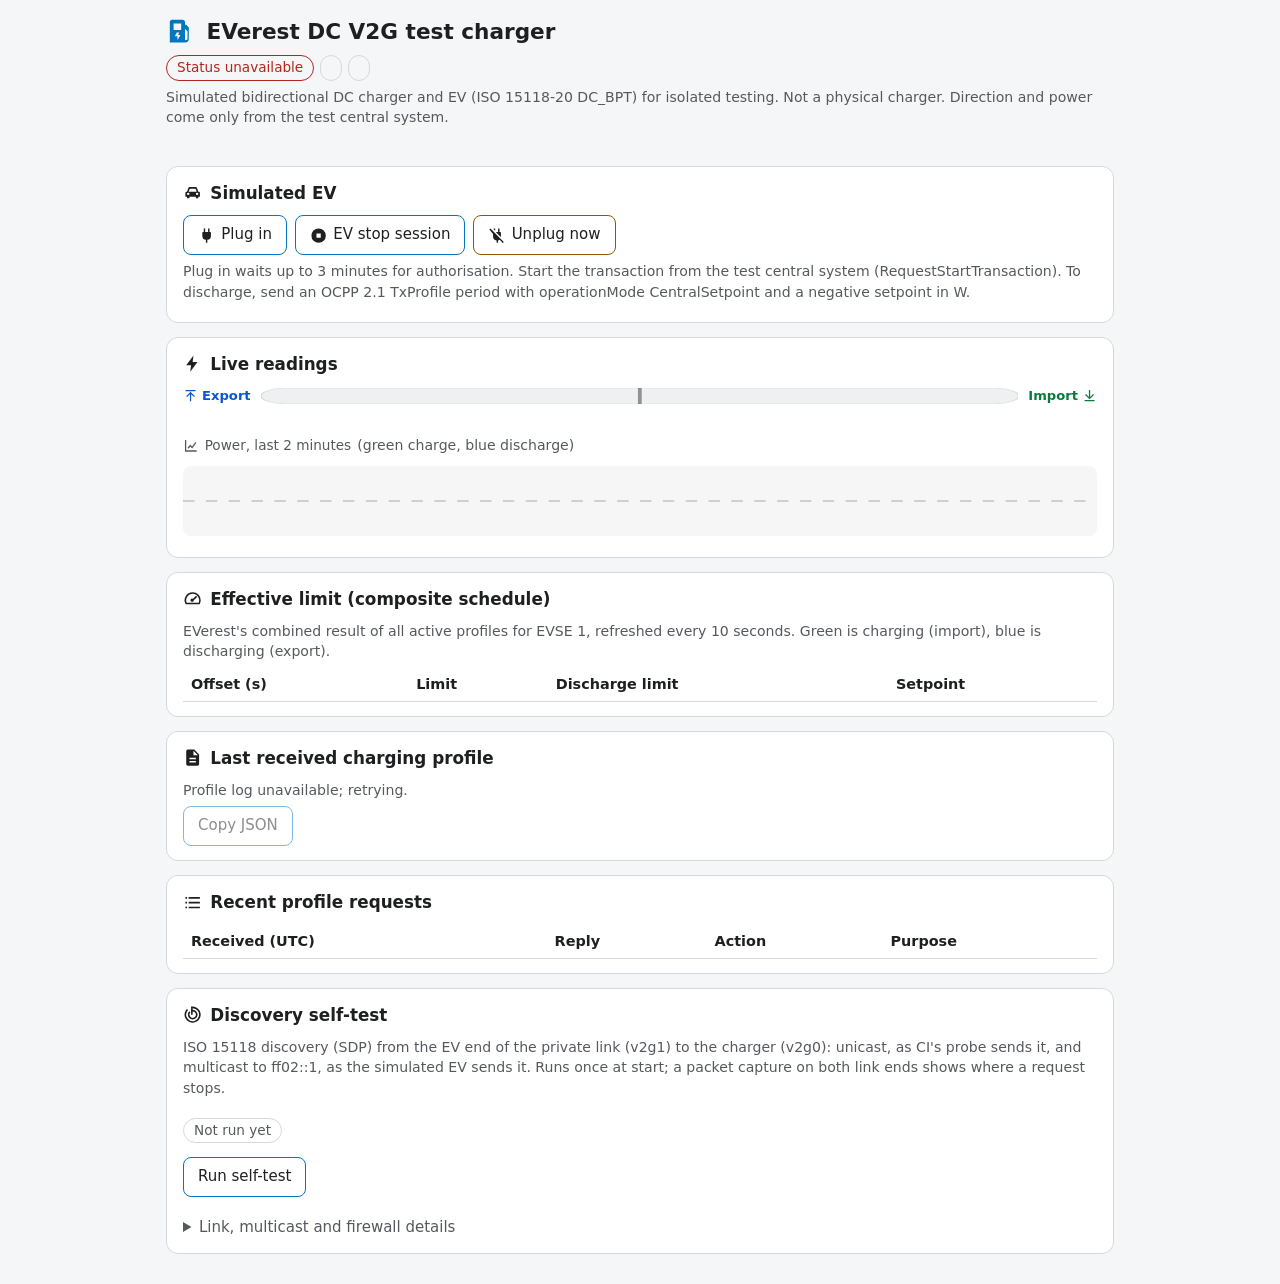
==== everest_v2g_simulator/rootfs/opt/ha-everest/www/index.html @ 572d5dd5 "everest_v2g_simulator 0.1.10: 380 V charging, EV watchdog, quiet EVSE 0 warning - #70: charging ran " ====
<!doctype html>
<html lang="en-AU">
<head>
<meta charset="utf-8">
<meta name="viewport" content="width=device-width, initial-scale=1">
<title>EVerest DC V2G test charger</title>
<link rel="stylesheet" href="style.css">
</head>
<body>
<!-- Inline icon sprite: the page CSP allows no external or data: images. -->
<svg class="sprite" aria-hidden="true" focusable="false">
  <symbol id="i-charger" viewBox="0 0 24 24"><path d="M5 3h8a2 2 0 0 1 2 2v14h1a1 1 0 0 0 1-1v-6l-2-2V7h1l2 2v9a3 3 0 0 1-3 3H3V5a2 2 0 0 1 2-2zm1 3v5h6V6H6zm2.5 7L7 16h2v3l2.5-4H9.5l1-2h-2z"/></symbol>
  <symbol id="i-car" viewBox="0 0 24 24"><path d="M5 11l1.5-4.5A2 2 0 0 1 8.4 5h7.2a2 2 0 0 1 1.9 1.5L19 11h1a1 1 0 0 1 1 1v5h-2v2h-3v-2H8v2H5v-2H3v-5a1 1 0 0 1 1-1h1zm2.1 0h9.8l-1-3.2a1 1 0 0 0-1-.8H9.1a1 1 0 0 0-1 .8L7.1 11zM6.5 15a1.5 1.5 0 1 0 0-3 1.5 1.5 0 0 0 0 3zm11 0a1.5 1.5 0 1 0 0-3 1.5 1.5 0 0 0 0 3z"/></symbol>
  <symbol id="i-plug" viewBox="0 0 24 24"><path d="M8 2h2v5h4V2h2v5h1a1 1 0 0 1 1 1v4a6 6 0 0 1-5 5.9V22h-2v-4.1A6 6 0 0 1 6 12V8a1 1 0 0 1 1-1h1V2z"/></symbol>
  <symbol id="i-unplug" viewBox="0 0 24 24"><path d="M3.3 2l18.7 18.7-1.4 1.4-4.3-4.3a6 6 0 0 1-2.3.9V22h-2v-3.3A6 6 0 0 1 7 12.8V9.6L1.9 3.4 3.3 2zM16 7h1a1 1 0 0 1 1 1v4c0 .6-.1 1.2-.3 1.8L10.8 7H14V2h2v5zM8 2h2v3.2L8 3.2V2z"/></symbol>
  <symbol id="i-stop" viewBox="0 0 24 24"><path d="M12 2a10 10 0 1 1 0 20 10 10 0 0 1 0-20zm-3 7v6h6V9H9z"/></symbol>
  <symbol id="i-bolt" viewBox="0 0 24 24"><path d="M13 2L4 14h6l-1 8 9-12h-6l1-8z"/></symbol>
  <symbol id="i-in" viewBox="0 0 24 24"><path d="M11 3h2v11.2l4.6-4.6 1.4 1.4-7 7-7-7 1.4-1.4 4.6 4.6V3zM4 19h16v2H4v-2z"/></symbol>
  <symbol id="i-out" viewBox="0 0 24 24"><path d="M11 21h2V9.8l4.6 4.6 1.4-1.4-7-7-7 7 1.4 1.4L11 9.8V21zM4 3h16v2H4V3z"/></symbol>
  <symbol id="i-swap" viewBox="0 0 24 24"><path d="M7 4l-4 4 4 4V9h9V7H7V4zm10 8v3H8v2h9v3l4-4-4-4z"/></symbol>
  <symbol id="i-volt" viewBox="0 0 24 24"><path d="M12 2a10 10 0 1 1 0 20 10 10 0 0 1 0-20zm0 2a8 8 0 1 0 0 16 8 8 0 0 0 0-16zm-4 4h2l2 6 2-6h2l-3 8h-2L8 8z"/></symbol>
  <symbol id="i-amp" viewBox="0 0 24 24"><path d="M12 2a10 10 0 1 1 0 20 10 10 0 0 1 0-20zm0 2a8 8 0 1 0 0 16 8 8 0 0 0 0-16zm-1 3h2l3 10h-2l-.7-2.5h-2.6L10 17H8l3-10zm1 2.8l-.8 2.7h1.6l-.8-2.7z"/></symbol>
  <symbol id="i-gauge" viewBox="0 0 24 24"><path d="M12 4a10 10 0 0 1 10 10c0 1.8-.5 3.5-1.3 5H3.3A10 10 0 0 1 12 4zm0 2a8 8 0 0 0-7.5 11h15A8 8 0 0 0 12 6zm4.2 2.4l1.4 1.4-4.2 4.2A2 2 0 1 1 12 12a2 2 0 0 1 .4 0l3.8-3.6z"/></symbol>
  <symbol id="i-state" viewBox="0 0 24 24"><path d="M12 2a10 10 0 1 1 0 20 10 10 0 0 1 0-20zm-1.2 13.6l6.7-6.7-1.4-1.4-5.3 5.3-2.3-2.3-1.4 1.4 3.7 3.7z"/></symbol>
  <symbol id="i-chart" viewBox="0 0 24 24"><path d="M3 3h2v16h16v2H3V3zm4 12l4-5 3 3 5-7 1.6 1.2-6.4 9-3-3-2.6 3.3L7 15z"/></symbol>
  <symbol id="i-doc" viewBox="0 0 24 24"><path d="M6 2h8l6 6v12a2 2 0 0 1-2 2H6a2 2 0 0 1-2-2V4a2 2 0 0 1 2-2zm7 1.5V9h5.5L13 3.5zM8 12v2h8v-2H8zm0 4v2h8v-2H8z"/></symbol>
  <symbol id="i-list" viewBox="0 0 24 24"><path d="M3 5h2v2H3V5zm4 0h14v2H7V5zm-4 6h2v2H3v-2zm4 0h14v2H7v-2zm-4 6h2v2H3v-2zm4 0h14v2H7v-2z"/></symbol>
  <symbol id="i-radar" viewBox="0 0 24 24"><path d="M12 2a10 10 0 1 1-7.1 2.9l1.4 1.4A8 8 0 1 0 12 4v2a6 6 0 1 1-4.2 1.8l1.4 1.4A4 4 0 1 0 12 8v4H10V2h2z"/></symbol>
</svg>

<header>
  <div class="title">
    <svg class="icon big accent"><use href="#i-charger"/></svg>
    <h1>EVerest DC V2G test charger</h1>
  </div>
  <div class="badges">
    <span id="conn" class="badge">Loading</span>
    <span id="ident" class="badge muted"></span>
    <span id="offer" class="badge muted"></span>
  </div>
  <p class="note">Simulated bidirectional DC charger and EV (ISO 15118-20 DC_BPT) for isolated testing. Not a physical charger. Direction and power come only from the test central system.</p>
</header>
<main>
  <section>
    <h2><svg class="icon"><use href="#i-car"/></svg>Simulated EV</h2>
    <div class="controls">
      <button data-cmd="plugin"><svg class="icon"><use href="#i-plug"/></svg>Plug in</button>
      <button data-cmd="stop"><svg class="icon"><use href="#i-stop"/></svg>EV stop session</button>
      <button data-cmd="unplug" class="warn"><svg class="icon"><use href="#i-unplug"/></svg>Unplug now</button>
    </div>
    <p class="note">Plug in waits up to 3 minutes for authorisation. Start the transaction from the test central system (RequestStartTransaction). To discharge, send an OCPP 2.1 TxProfile period with operationMode CentralSetpoint and a negative setpoint in W.</p>
    <p id="cmdmsg" class="note" role="status"></p>
    <p id="evwatch" class="alert" role="status" hidden></p>
  </section>

  <section>
    <h2><svg class="icon"><use href="#i-bolt"/></svg>Live readings</h2>
    <!-- Bidirectional power bar: discharge grows left (blue), charge grows right (green). -->
    <div class="flow" aria-hidden="true">
      <span class="flow-end export"><svg class="icon"><use href="#i-out"/></svg>Export</span>
      <svg class="powerbar" viewBox="0 0 200 14" preserveAspectRatio="none">
        <rect class="track" x="0" y="0" width="200" height="14" rx="7"/>
        <rect id="barneg" class="neg" x="100" y="0" width="0" height="14"/>
        <rect id="barpos" class="pos" x="100" y="0" width="0" height="14"/>
        <rect class="mid" x="99.5" y="0" width="1" height="14"/>
      </svg>
      <span class="flow-end import">Import<svg class="icon"><use href="#i-in"/></svg></span>
    </div>
    <dl class="chips" id="live"></dl>
    <p id="livestatus" class="sr-only" role="status" aria-live="polite"></p>
    <div class="trend">
      <div class="trend-head"><svg class="icon"><use href="#i-chart"/></svg>Power, last 2 minutes <span class="note">(green charge, blue discharge)</span></div>
      <svg id="spark" class="spark" viewBox="0 0 240 60" preserveAspectRatio="none" role="img" aria-label="Recent power trend">
        <line class="zero" x1="0" y1="30" x2="240" y2="30"/>
        <polygon id="sparkpos" class="pos" points=""/>
        <polygon id="sparkneg" class="neg" points=""/>
        <polyline id="sparkline" class="line" points=""/>
      </svg>
    </div>
  </section>

  <section>
    <h2><svg class="icon"><use href="#i-gauge"/></svg>Effective limit (composite schedule)</h2>
    <p class="note">EVerest's combined result of all active profiles for EVSE 1, refreshed every 10 seconds. Green is charging (import), blue is discharging (export).</p>
    <div class="tablewrap"><table id="composite"><thead><tr><th>Offset (s)</th><th>Limit</th><th>Discharge limit</th><th>Setpoint</th></tr></thead><tbody></tbody></table></div>
  </section>

  <section>
    <h2><svg class="icon"><use href="#i-doc"/></svg>Last received charging profile</h2>
    <p id="txmeta" class="note">No charging profile received yet.</p>
    <div class="controls"><button id="copy" disabled>Copy JSON</button></div>
    <pre id="txjson" tabindex="0"></pre>
  </section>

  <section>
    <h2><svg class="icon"><use href="#i-list"/></svg>Recent profile requests</h2>
    <div class="tablewrap"><table id="recent"><thead><tr><th>Received (UTC)</th><th>Reply</th><th>Action</th><th>Purpose</th></tr></thead><tbody></tbody></table></div>
  </section>

  <section>
    <h2><svg class="icon"><use href="#i-radar"/></svg>Discovery self-test</h2>
    <p class="note">ISO 15118 discovery (SDP) from the EV end of the private link (v2g1) to the charger (v2g0): unicast, as CI's probe sends it, and multicast to ff02::1, as the simulated EV sends it. Runs once at start; a packet capture on both link ends shows where a request stops.</p>
    <p id="selftest" class="badge muted">Not run yet</p>
    <div class="controls"><button id="runtest">Run self-test</button></div>
    <dl class="grid" id="diagsum"></dl>
    <details>
      <summary>Link, multicast and firewall details</summary>
      <pre id="diagjson" tabindex="0"></pre>
    </details>
  </section>
</main>
<script src="app.js"></script>
</body>
</html>
---- everest_v2g_simulator/rootfs/opt/ha-everest/www/style.css ----
/* Colour carries meaning (green import, blue export) but never alone:
   every signed value also has a +/- sign, an arrow icon and a text label.
   Light and dark palettes are chosen for WCAG AA text contrast. */
:root {
  color-scheme: light dark;
  --bg:#f5f6f7; --fg:#1d1f21; --muted:#55595e; --card:#fff; --line:#d6d9dc;
  --ok:#0b7a3e; --bad:#b3261e; --warn:#8a5a00; --accent:#0277bd;
  --pos:#0b7a3e; --pos-bg:#e6f4ea; --pos-fill:#2e9d5b;
  --neg:#0b57d0; --neg-bg:#e7effc; --neg-fill:#3b7ddd;
  --idle:#55595e; --idle-bg:#eef0f2;
  --radius:12px; --focus:#0277bd;
}
@media (prefers-color-scheme: dark) {
  :root {
    --bg:#111315; --fg:#e8eaed; --muted:#a6acb3; --card:#1b1e21; --line:#33383d;
    --ok:#5fd18b; --bad:#ff8a80; --warn:#ffcc66; --accent:#4fc3f7;
    --pos:#6fdc96; --pos-bg:#16301f; --pos-fill:#3fb46b;
    --neg:#8ab4f8; --neg-bg:#172a45; --neg-fill:#5a95ef;
    --idle:#a6acb3; --idle-bg:#24282c; --focus:#4fc3f7;
  }
}
* { box-sizing:border-box; }
body { margin:0; font:15px/1.45 system-ui, -apple-system, "Segoe UI", Roboto, sans-serif; background:var(--bg); color:var(--fg); }
header, main { max-width:980px; margin:0 auto; padding:16px; }
.title { display:flex; align-items:center; gap:10px; margin-bottom:8px; }
h1 { font-size:1.35rem; margin:0; }
h2 { font-size:1.05rem; margin:0 0 10px; display:flex; align-items:center; gap:8px; }
section { background:var(--card); border:1px solid var(--line); border-radius:var(--radius); padding:14px 16px; margin:0 0 14px; }

/* Icons: inline SVG sprite, coloured with currentColor. */
.sprite { display:none; }
.sr-only { position:absolute; width:1px; height:1px; padding:0; margin:-1px; overflow:hidden; clip:rect(0 0 0 0); white-space:nowrap; border:0; }
.icon { width:1.15em; height:1.15em; fill:currentColor; flex:none; vertical-align:-0.2em; }
.icon.big { width:1.9rem; height:1.9rem; }
.accent { color:var(--accent); }

.badges { display:flex; flex-wrap:wrap; gap:6px; }
.badge { display:inline-flex; align-items:center; gap:6px; border:1px solid var(--line); border-radius:999px; padding:2px 10px; font-size:.85rem; }
.badge.ok { color:var(--ok); border-color:var(--ok); }
.badge.bad { color:var(--bad); border-color:var(--bad); }
.muted, .note { color:var(--muted); }
.note { font-size:.88rem; margin:6px 0; }
.alert { font-size:.88rem; margin:6px 0; padding:6px 10px; border:1px solid var(--warn); border-left-width:5px; border-radius:8px; color:var(--fg); }

.controls { display:flex; flex-wrap:wrap; gap:8px; }
button { font:inherit; display:inline-flex; align-items:center; gap:6px; padding:7px 14px; border-radius:8px; border:1px solid var(--accent); background:transparent; color:var(--fg); cursor:pointer; min-height:40px; }
button:hover:not(:disabled) { background:color-mix(in srgb, var(--accent) 14%, transparent); }
button:disabled { opacity:.5; cursor:default; }
button.warn { border-color:var(--warn); }
:focus-visible { outline:3px solid var(--focus); outline-offset:2px; border-radius:6px; }

/* Live reading chips */
.chips { display:grid; grid-template-columns:repeat(auto-fill, minmax(170px, 1fr)); gap:10px; margin:12px 0 0; }
.chip { display:flex; gap:10px; align-items:center; border:1px solid var(--line); border-left-width:5px; border-radius:10px; padding:9px 12px; background:var(--idle-bg); }
.chip .icon { width:1.6rem; height:1.6rem; color:var(--idle); }
.chip dt { color:var(--muted); font-size:.78rem; text-transform:uppercase; letter-spacing:.03em; }
.chip dd { margin:1px 0 0; font-size:1.15rem; font-weight:600; font-variant-numeric:tabular-nums; }
.chip.pos { background:var(--pos-bg); border-color:var(--pos); }
.chip.pos .icon, .chip.pos dd { color:var(--pos); }
.chip.neg { background:var(--neg-bg); border-color:var(--neg); }
.chip.neg .icon, .chip.neg dd { color:var(--neg); }
.chip.idle { border-left-color:var(--idle); }
.chip.stale { opacity:.6; }

/* Bidirectional power bar */
.flow { display:flex; align-items:center; gap:10px; font-size:.82rem; font-weight:600; }
.flow-end { display:inline-flex; align-items:center; gap:4px; white-space:nowrap; }
.flow-end.export { color:var(--neg); }
.flow-end.import { color:var(--pos); }
.powerbar { flex:1; height:16px; }
.powerbar .track { fill:var(--idle-bg); stroke:var(--line); stroke-width:.5; }
.powerbar .pos { fill:var(--pos-fill); }
.powerbar .neg { fill:var(--neg-fill); }
.powerbar .mid { fill:var(--fg); opacity:.45; }
.powerbar rect.pos, .powerbar rect.neg { transition:width .4s ease, x .4s ease; }

/* Trend sparkline */
.trend { margin-top:12px; }
.trend-head { display:flex; flex-wrap:wrap; align-items:center; gap:4px 6px; font-size:.85rem; color:var(--muted); margin-bottom:4px; }
.spark { width:100%; height:70px; background:color-mix(in srgb, var(--fg) 4%, transparent); border-radius:8px; }
.spark .zero { stroke:var(--muted); stroke-width:.5; stroke-dasharray:3 3; }
.spark .pos { fill:var(--pos-fill); opacity:.35; }
.spark .neg { fill:var(--neg-fill); opacity:.35; }
.spark .line { fill:none; stroke:var(--fg); stroke-width:1; opacity:.7; vector-effect:non-scaling-stroke; }

/* Tables: signed values coloured with a sign and arrow */
table { border-collapse:collapse; width:100%; font-size:.9rem; }
th, td { text-align:left; padding:6px 8px; border-bottom:1px solid var(--line); vertical-align:top; }
td.num { font-variant-numeric:tabular-nums; white-space:nowrap; }
.v-pos { color:var(--pos); font-weight:600; }
.v-neg { color:var(--neg); font-weight:600; }
.st-Accepted { color:var(--ok); } .st-Rejected, .st-CallError { color:var(--bad); }
.tablewrap { overflow-x:auto; }
td:first-child { white-space:nowrap; }

.grid { display:grid; grid-template-columns:repeat(auto-fill, minmax(150px, 1fr)); gap:10px; margin:10px 0 0; }
.grid div { border:1px solid var(--line); border-radius:8px; padding:8px 10px; }
.grid dt { color:var(--muted); font-size:.8rem; }
.grid dd { margin:2px 0 0; font-size:1rem; }
pre { background:color-mix(in srgb, var(--fg) 6%, transparent); border-radius:8px; padding:10px; overflow:auto; max-height:420px; font-size:.82rem; margin:8px 0 0; white-space:pre; }
pre:empty { display:none; }
details > summary { cursor:pointer; color:var(--muted); margin-top:10px; }

@media (max-width:480px) {
  header, main { padding:10px; }
  section { padding:12px; }
  .chips { grid-template-columns:1fr 1fr; }
  .chip { padding:8px; gap:8px; }
  .chip dd { font-size:1rem; }
}
@media (prefers-reduced-motion: reduce) {
  .powerbar rect.pos, .powerbar rect.neg { transition:none; }
}
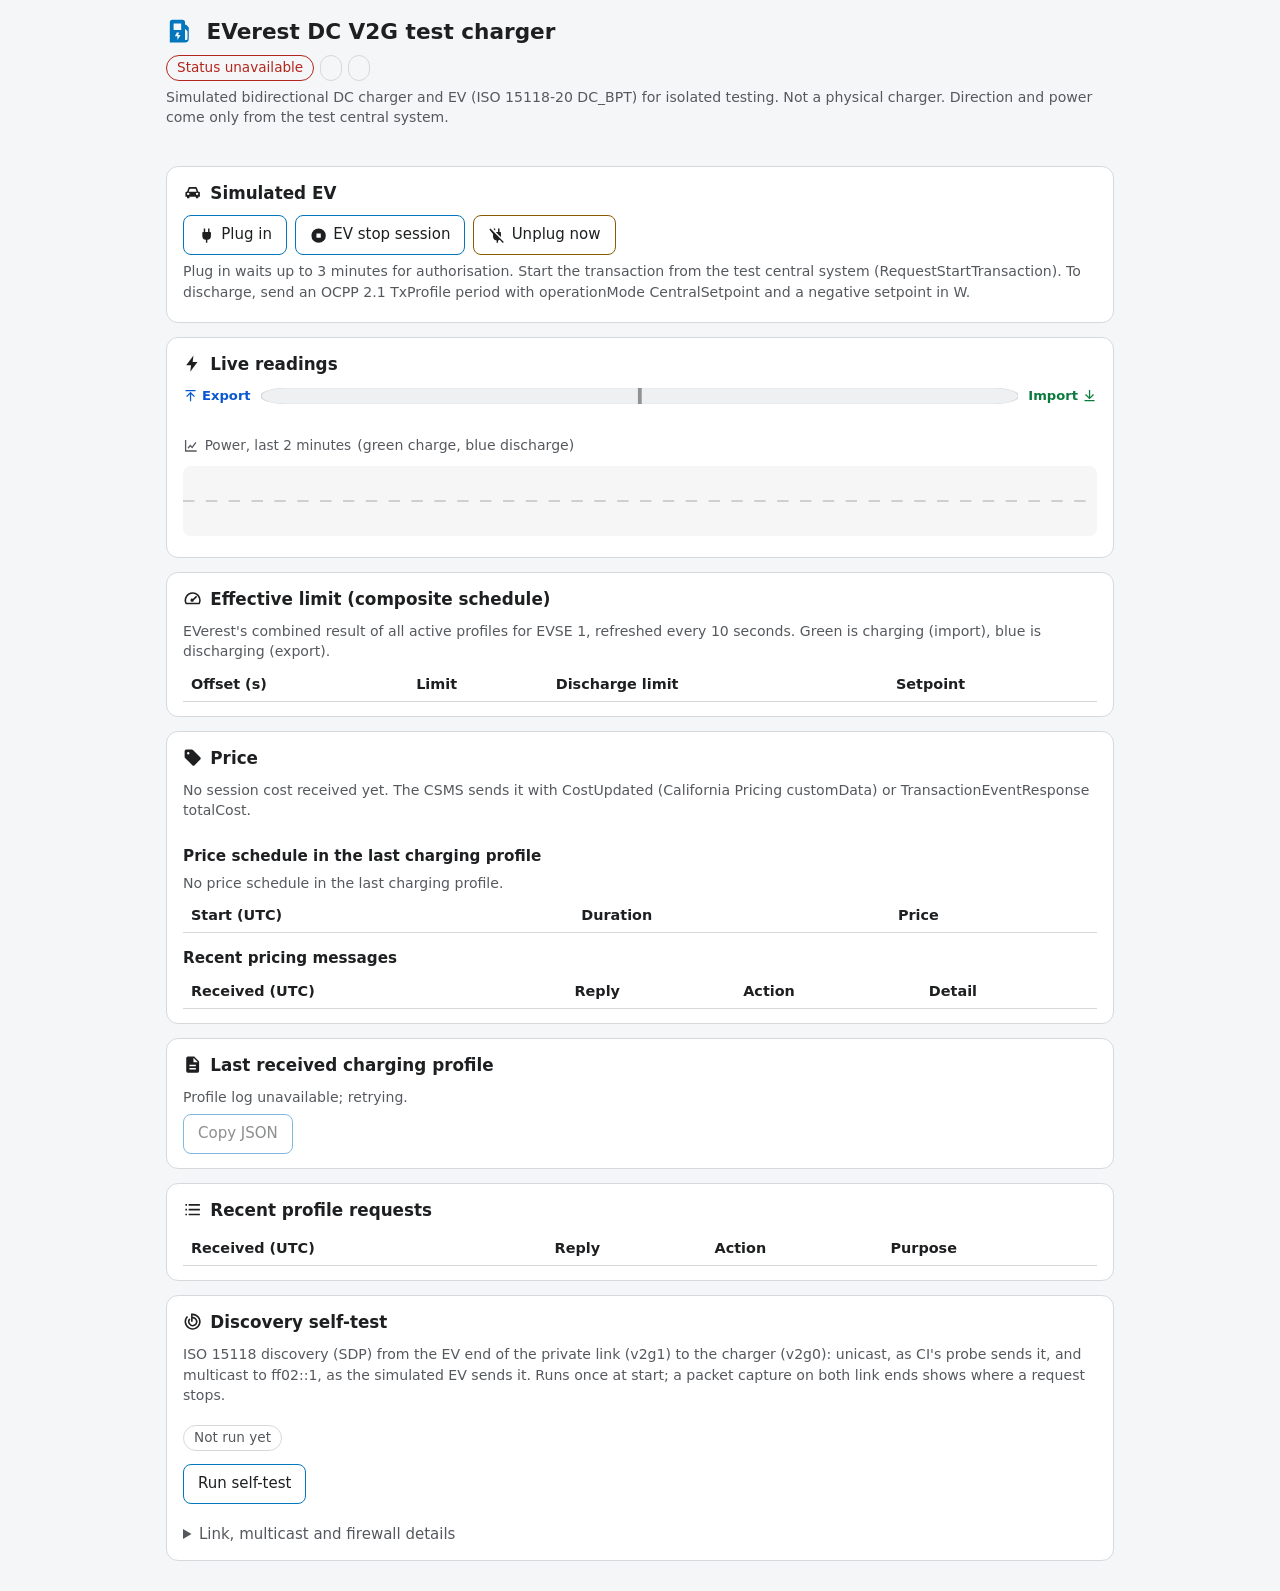
==== commit 14596b68: "Dynamic pricing: Amber prices over OCPP 2.1 (CitrineOS 0.7.0, EVerest 0.1.5 / 0.1.11) citrineos_serv" ====
--- a/everest_v2g_simulator/rootfs/opt/ha-everest/www/index.html
+++ b/everest_v2g_simulator/rootfs/opt/ha-everest/www/index.html
@@ -25,6 +25,7 @@
   <symbol id="i-chart" viewBox="0 0 24 24"><path d="M3 3h2v16h16v2H3V3zm4 12l4-5 3 3 5-7 1.6 1.2-6.4 9-3-3-2.6 3.3L7 15z"/></symbol>
   <symbol id="i-doc" viewBox="0 0 24 24"><path d="M6 2h8l6 6v12a2 2 0 0 1-2 2H6a2 2 0 0 1-2-2V4a2 2 0 0 1 2-2zm7 1.5V9h5.5L13 3.5zM8 12v2h8v-2H8zm0 4v2h8v-2H8z"/></symbol>
   <symbol id="i-list" viewBox="0 0 24 24"><path d="M3 5h2v2H3V5zm4 0h14v2H7V5zm-4 6h2v2H3v-2zm4 0h14v2H7v-2zm-4 6h2v2H3v-2zm4 0h14v2H7v-2z"/></symbol>
+  <symbol id="i-price" viewBox="0 0 24 24"><path d="M21.4 11.6l-9-9A2 2 0 0 0 11 2H4a2 2 0 0 0-2 2v7c0 .6.2 1.1.6 1.4l9 9a2 2 0 0 0 2.8 0l7-7a2 2 0 0 0 0-2.8zM6.5 8a1.5 1.5 0 1 1 0-3 1.5 1.5 0 0 1 0 3z"/></symbol>
   <symbol id="i-radar" viewBox="0 0 24 24"><path d="M12 2a10 10 0 1 1-7.1 2.9l1.4 1.4A8 8 0 1 0 12 4v2a6 6 0 1 1-4.2 1.8l1.4 1.4A4 4 0 1 0 12 8v4H10V2h2z"/></symbol>
 </svg>
 
@@ -86,6 +87,18 @@
   </section>
 
   <section>
+    <h2><svg class="icon"><use href="#i-price"/></svg>Price</h2>
+    <p id="pricemeta" class="note">No session cost received yet. The CSMS sends it with CostUpdated (California Pricing customData) or TransactionEventResponse totalCost.</p>
+    <dl class="grid" id="price"></dl>
+    <p id="pricetext" class="note" hidden></p>
+    <h3>Price schedule in the last charging profile</h3>
+    <p id="schedmeta" class="note">No price schedule in the last charging profile.</p>
+    <div class="tablewrap"><table id="pricesched"><thead><tr><th>Start (UTC)</th><th>Duration</th><th>Price</th></tr></thead><tbody></tbody></table></div>
+    <h3>Recent pricing messages</h3>
+    <div class="tablewrap"><table id="pricing"><thead><tr><th>Received (UTC)</th><th>Reply</th><th>Action</th><th>Detail</th></tr></thead><tbody></tbody></table></div>
+  </section>
+
+  <section>
     <h2><svg class="icon"><use href="#i-doc"/></svg>Last received charging profile</h2>
     <p id="txmeta" class="note">No charging profile received yet.</p>
     <div class="controls"><button id="copy" disabled>Copy JSON</button></div>
--- a/everest_v2g_simulator/rootfs/opt/ha-everest/www/style.css
+++ b/everest_v2g_simulator/rootfs/opt/ha-everest/www/style.css
@@ -25,6 +25,7 @@
 .title { display:flex; align-items:center; gap:10px; margin-bottom:8px; }
 h1 { font-size:1.35rem; margin:0; }
 h2 { font-size:1.05rem; margin:0 0 10px; display:flex; align-items:center; gap:8px; }
+h3 { font-size:.95rem; margin:14px 0 6px; }
 section { background:var(--card); border:1px solid var(--line); border-radius:var(--radius); padding:14px 16px; margin:0 0 14px; }
 
 /* Icons: inline SVG sprite, coloured with currentColor. */
@@ -89,7 +90,7 @@
 td.num { font-variant-numeric:tabular-nums; white-space:nowrap; }
 .v-pos { color:var(--pos); font-weight:600; }
 .v-neg { color:var(--neg); font-weight:600; }
-.st-Accepted { color:var(--ok); } .st-Rejected, .st-CallError { color:var(--bad); }
+.st-Accepted, .st-Replied { color:var(--ok); } .st-Rejected, .st-CallError { color:var(--bad); }
 .tablewrap { overflow-x:auto; }
 td:first-child { white-space:nowrap; }
 
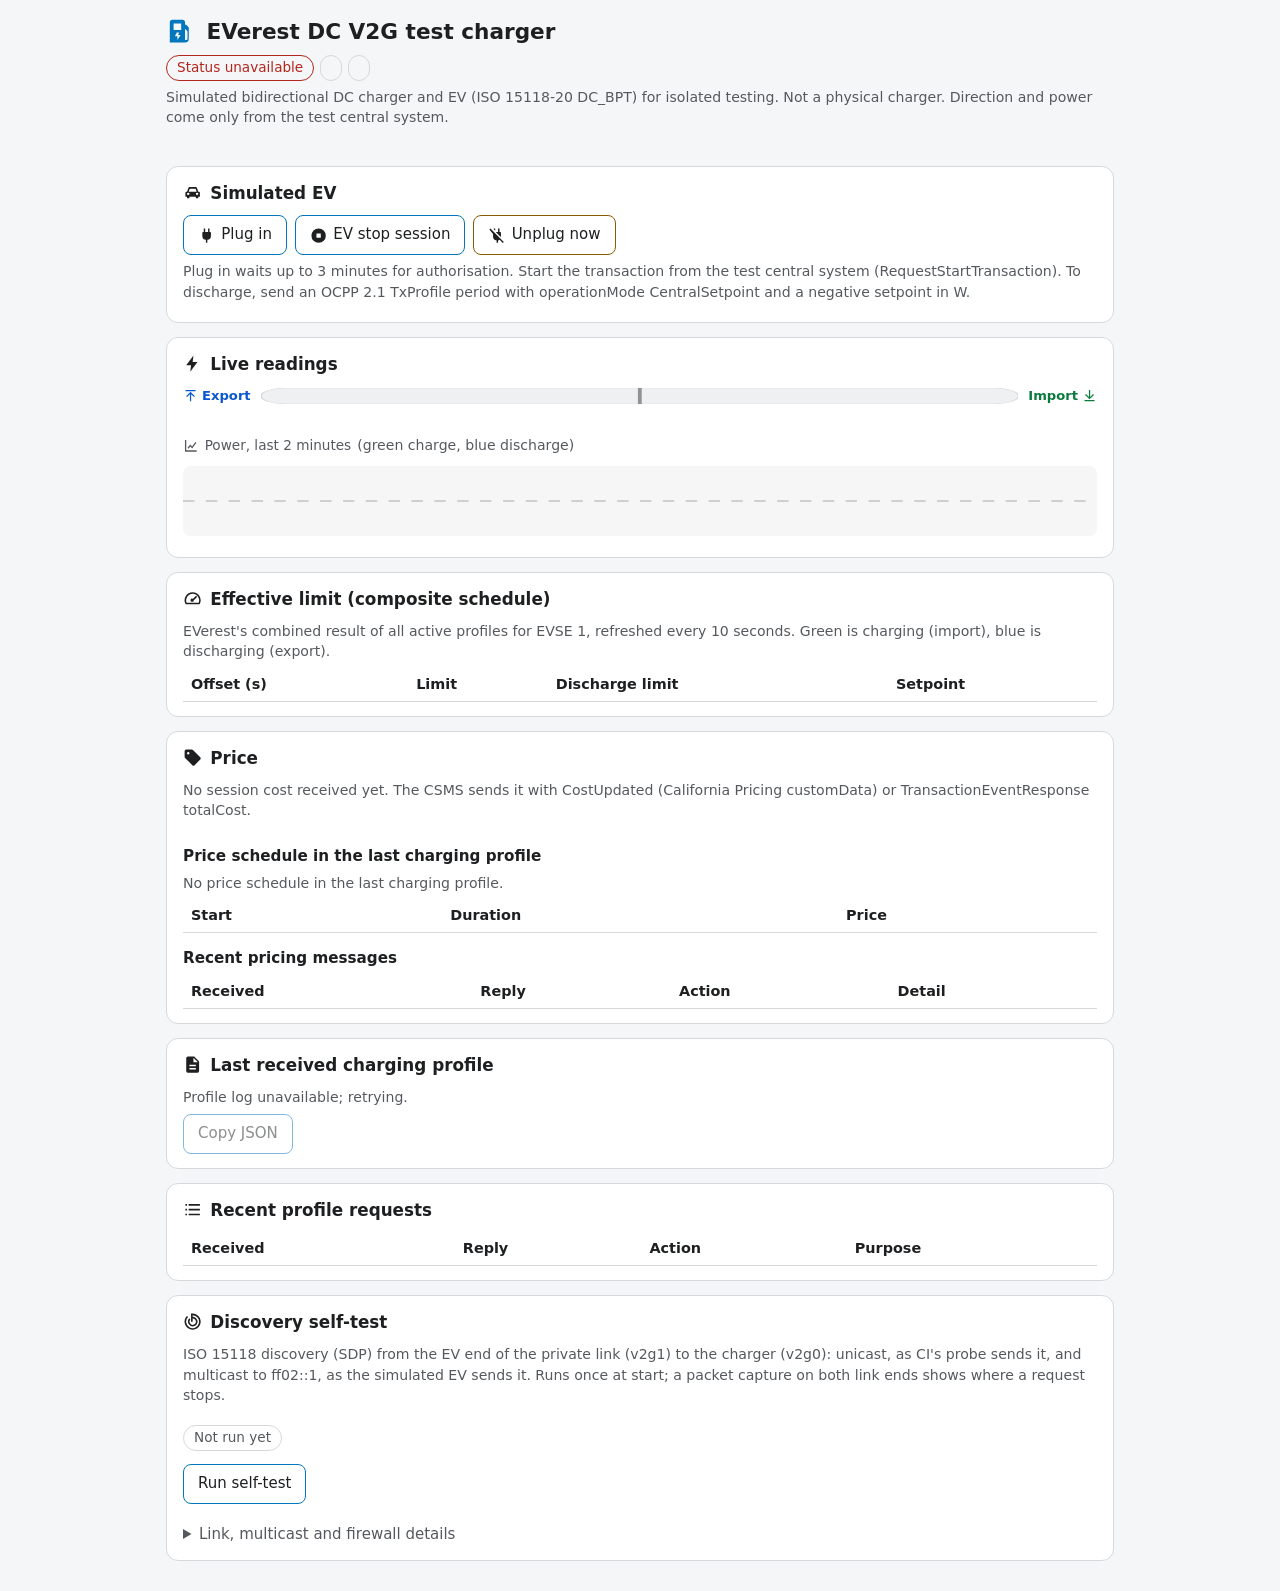
==== commit 67b3bce2: "everest_v2g_simulator 0.1.12: local times, price chips, priced profiles shown - Status page times us" ====
--- a/everest_v2g_simulator/rootfs/opt/ha-everest/www/index.html
+++ b/everest_v2g_simulator/rootfs/opt/ha-everest/www/index.html
@@ -93,9 +93,9 @@
     <p id="pricetext" class="note" hidden></p>
     <h3>Price schedule in the last charging profile</h3>
     <p id="schedmeta" class="note">No price schedule in the last charging profile.</p>
-    <div class="tablewrap"><table id="pricesched"><thead><tr><th>Start (UTC)</th><th>Duration</th><th>Price</th></tr></thead><tbody></tbody></table></div>
+    <div class="tablewrap"><table id="pricesched"><thead><tr><th>Start</th><th>Duration</th><th>Price</th></tr></thead><tbody></tbody></table></div>
     <h3>Recent pricing messages</h3>
-    <div class="tablewrap"><table id="pricing"><thead><tr><th>Received (UTC)</th><th>Reply</th><th>Action</th><th>Detail</th></tr></thead><tbody></tbody></table></div>
+    <div class="tablewrap"><table id="pricing"><thead><tr><th>Received</th><th>Reply</th><th>Action</th><th>Detail</th></tr></thead><tbody></tbody></table></div>
   </section>
 
   <section>
@@ -107,7 +107,7 @@
 
   <section>
     <h2><svg class="icon"><use href="#i-list"/></svg>Recent profile requests</h2>
-    <div class="tablewrap"><table id="recent"><thead><tr><th>Received (UTC)</th><th>Reply</th><th>Action</th><th>Purpose</th></tr></thead><tbody></tbody></table></div>
+    <div class="tablewrap"><table id="recent"><thead><tr><th>Received</th><th>Reply</th><th>Action</th><th>Purpose</th></tr></thead><tbody></tbody></table></div>
   </section>
 
   <section>
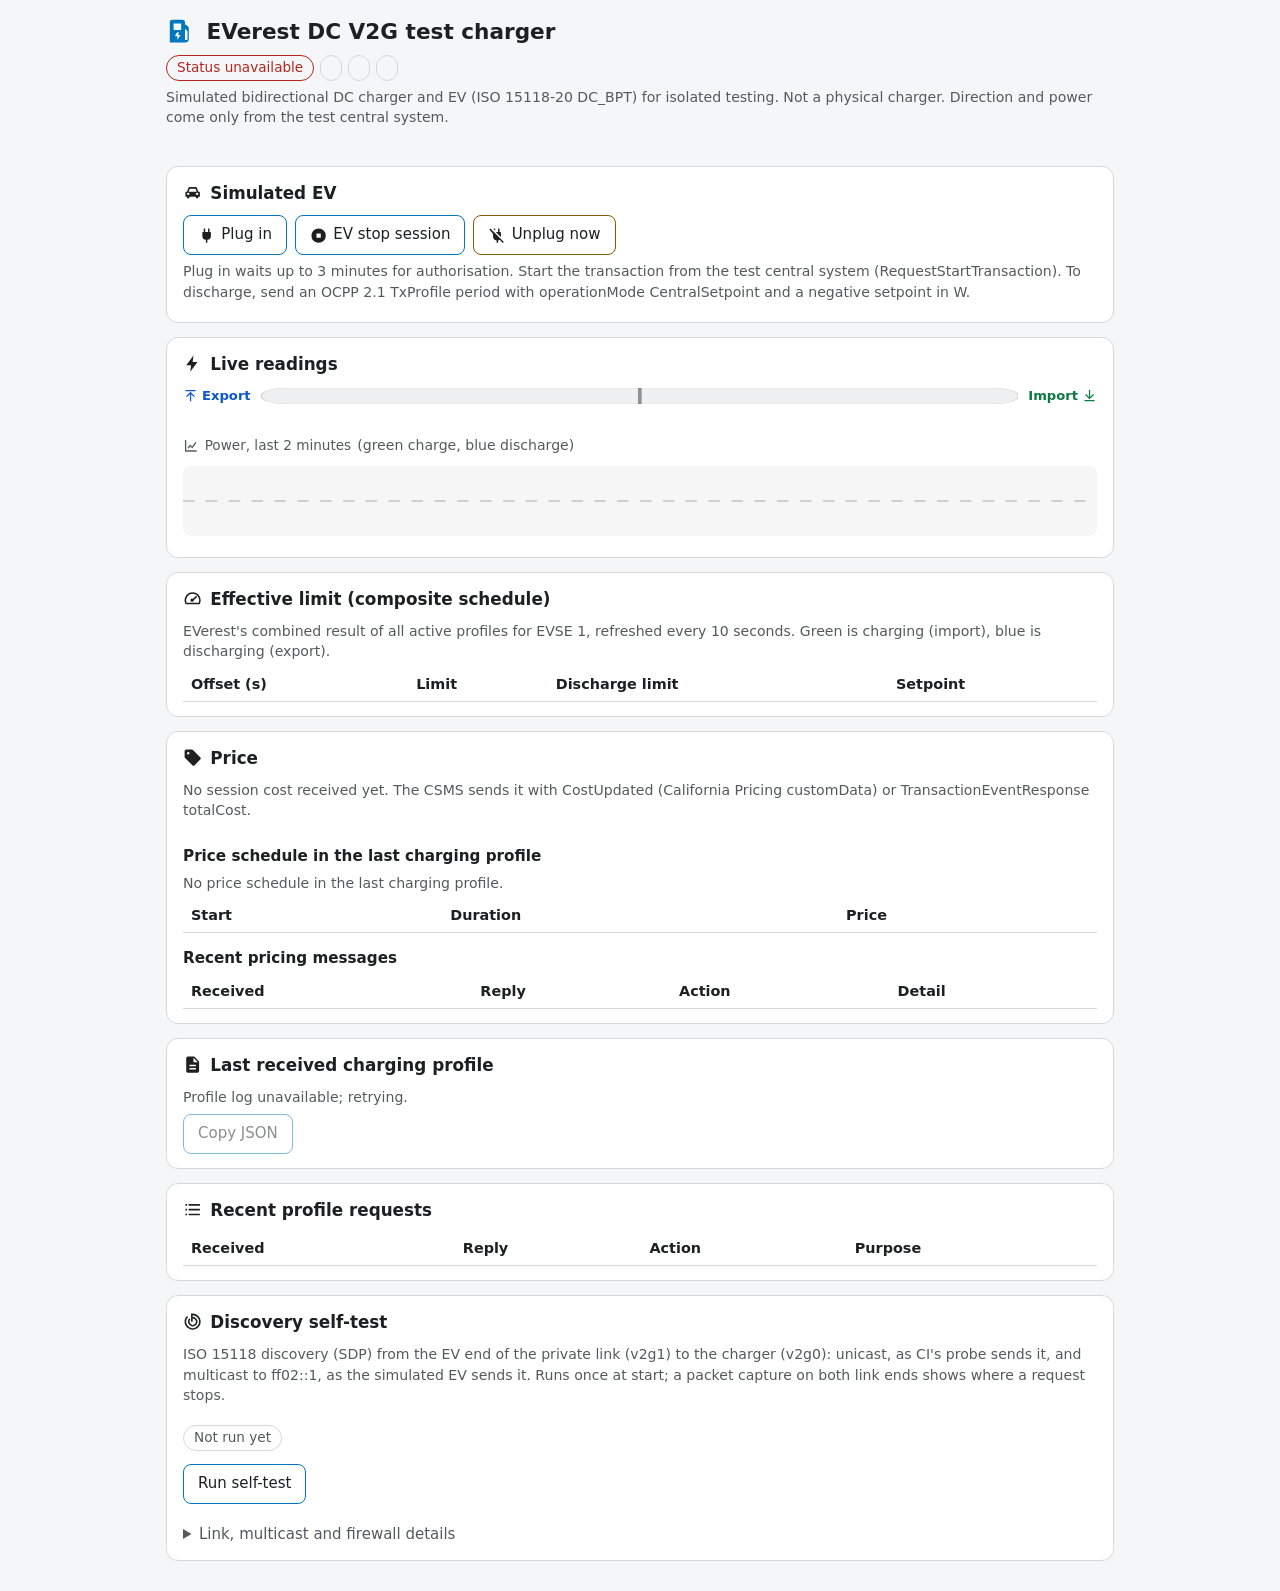
==== commit b8cccb85: "everest_v2g_simulator 0.1.14: OCPP Security Profile 2 (wss://) csms_url also takes wss://host[:port]" ====
--- a/everest_v2g_simulator/rootfs/opt/ha-everest/www/index.html
+++ b/everest_v2g_simulator/rootfs/opt/ha-everest/www/index.html
@@ -38,6 +38,7 @@
     <span id="conn" class="badge">Loading</span>
     <span id="ident" class="badge muted"></span>
     <span id="offer" class="badge muted"></span>
+    <span id="security" class="badge muted"></span>
   </div>
   <p class="note">Simulated bidirectional DC charger and EV (ISO 15118-20 DC_BPT) for isolated testing. Not a physical charger. Direction and power come only from the test central system.</p>
 </header>
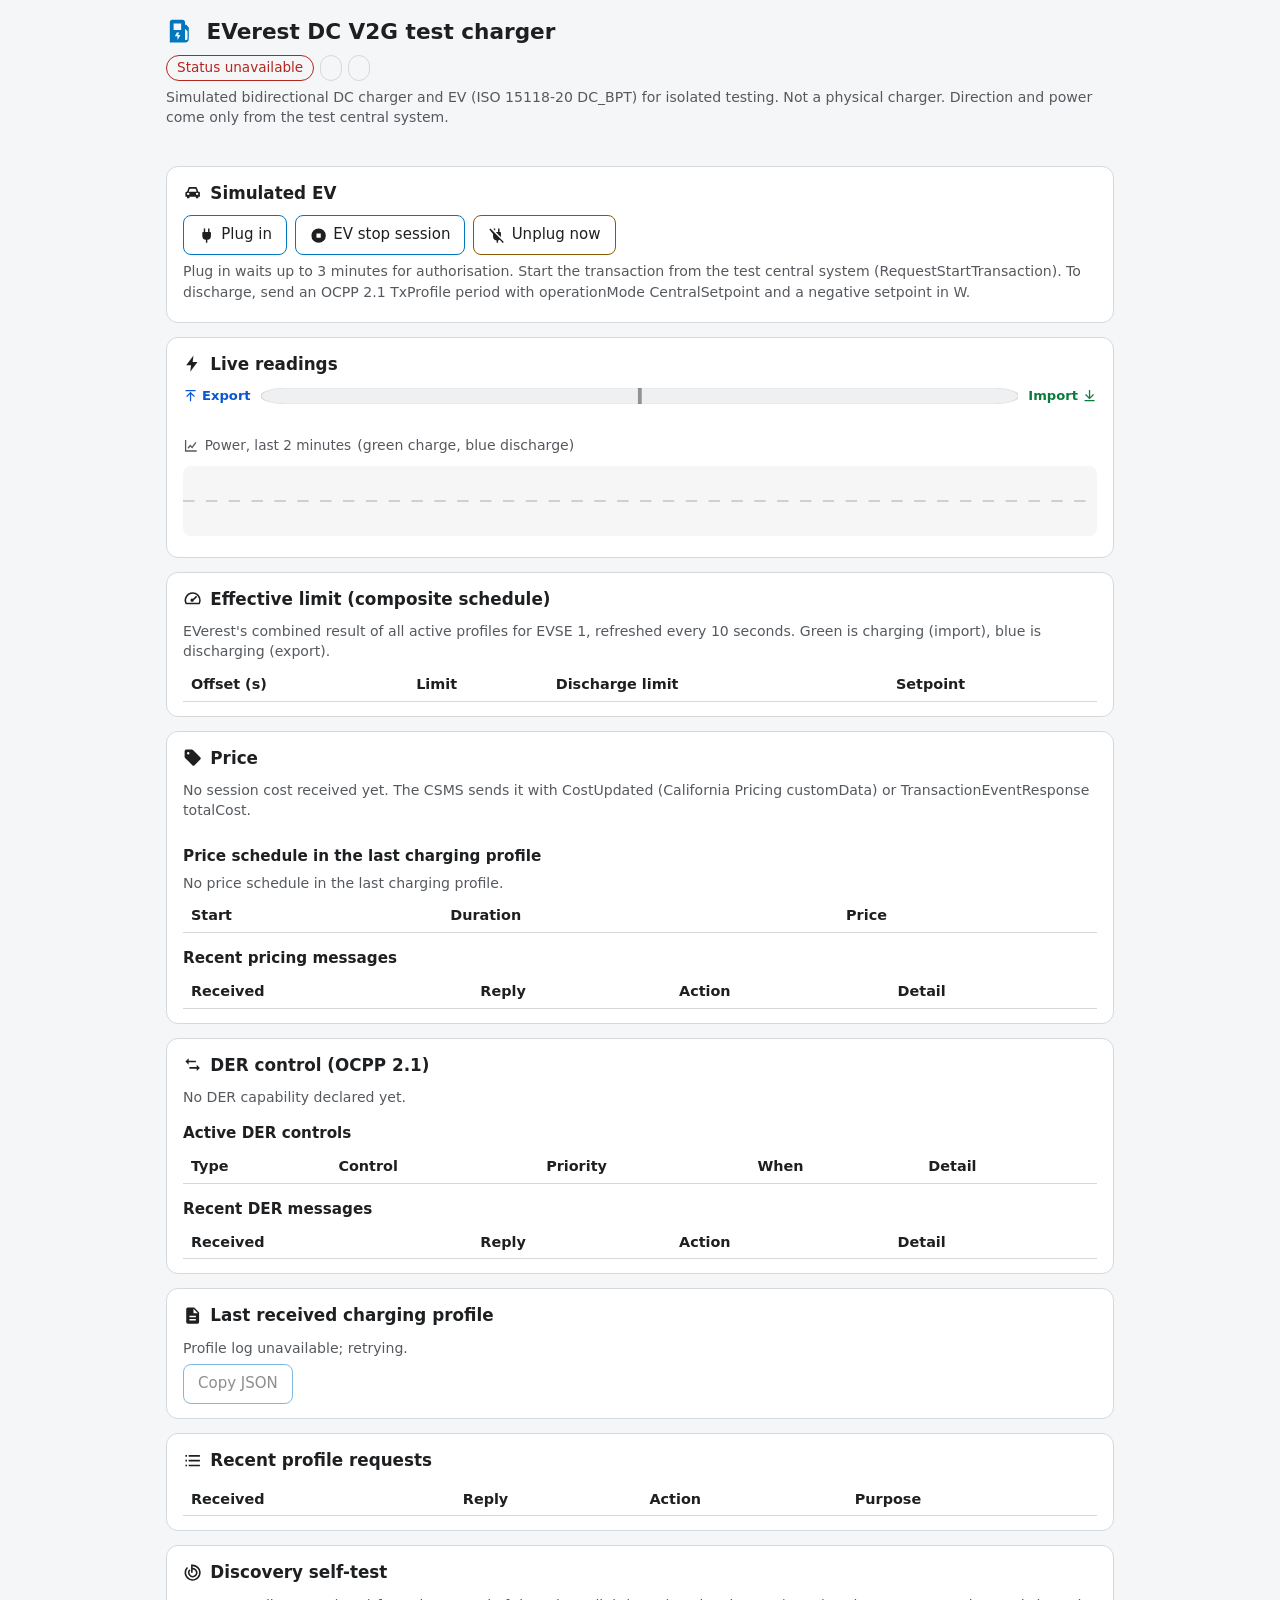
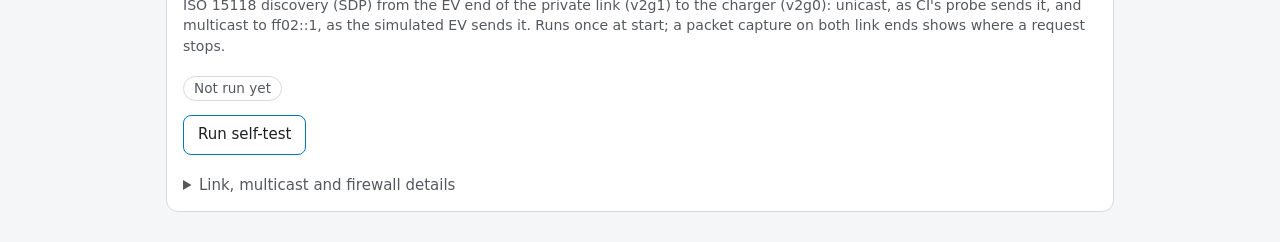
==== commit b8ee048d: "everest_v2g_simulator 0.2.0: EVerest 2026.10.0-rc1 from source, OCPPmulti with OCPP 2.1 DER control " ====
--- a/everest_v2g_simulator/rootfs/opt/ha-everest/www/index.html
+++ b/everest_v2g_simulator/rootfs/opt/ha-everest/www/index.html
@@ -38,7 +38,6 @@
     <span id="conn" class="badge">Loading</span>
     <span id="ident" class="badge muted"></span>
     <span id="offer" class="badge muted"></span>
-    <span id="security" class="badge muted"></span>
   </div>
   <p class="note">Simulated bidirectional DC charger and EV (ISO 15118-20 DC_BPT) for isolated testing. Not a physical charger. Direction and power come only from the test central system.</p>
 </header>
@@ -100,6 +99,15 @@
   </section>
 
   <section>
+    <h2><svg class="icon"><use href="#i-swap"/></svg>DER control (OCPP 2.1)</h2>
+    <p id="dermeta" class="note">No DER capability declared yet.</p>
+    <h3>Active DER controls</h3>
+    <div class="tablewrap"><table id="deractive"><thead><tr><th>Type</th><th>Control</th><th>Priority</th><th>When</th><th>Detail</th></tr></thead><tbody></tbody></table></div>
+    <h3>Recent DER messages</h3>
+    <div class="tablewrap"><table id="dermsgs"><thead><tr><th>Received</th><th>Reply</th><th>Action</th><th>Detail</th></tr></thead><tbody></tbody></table></div>
+  </section>
+
+  <section>
     <h2><svg class="icon"><use href="#i-doc"/></svg>Last received charging profile</h2>
     <p id="txmeta" class="note">No charging profile received yet.</p>
     <div class="controls"><button id="copy" disabled>Copy JSON</button></div>
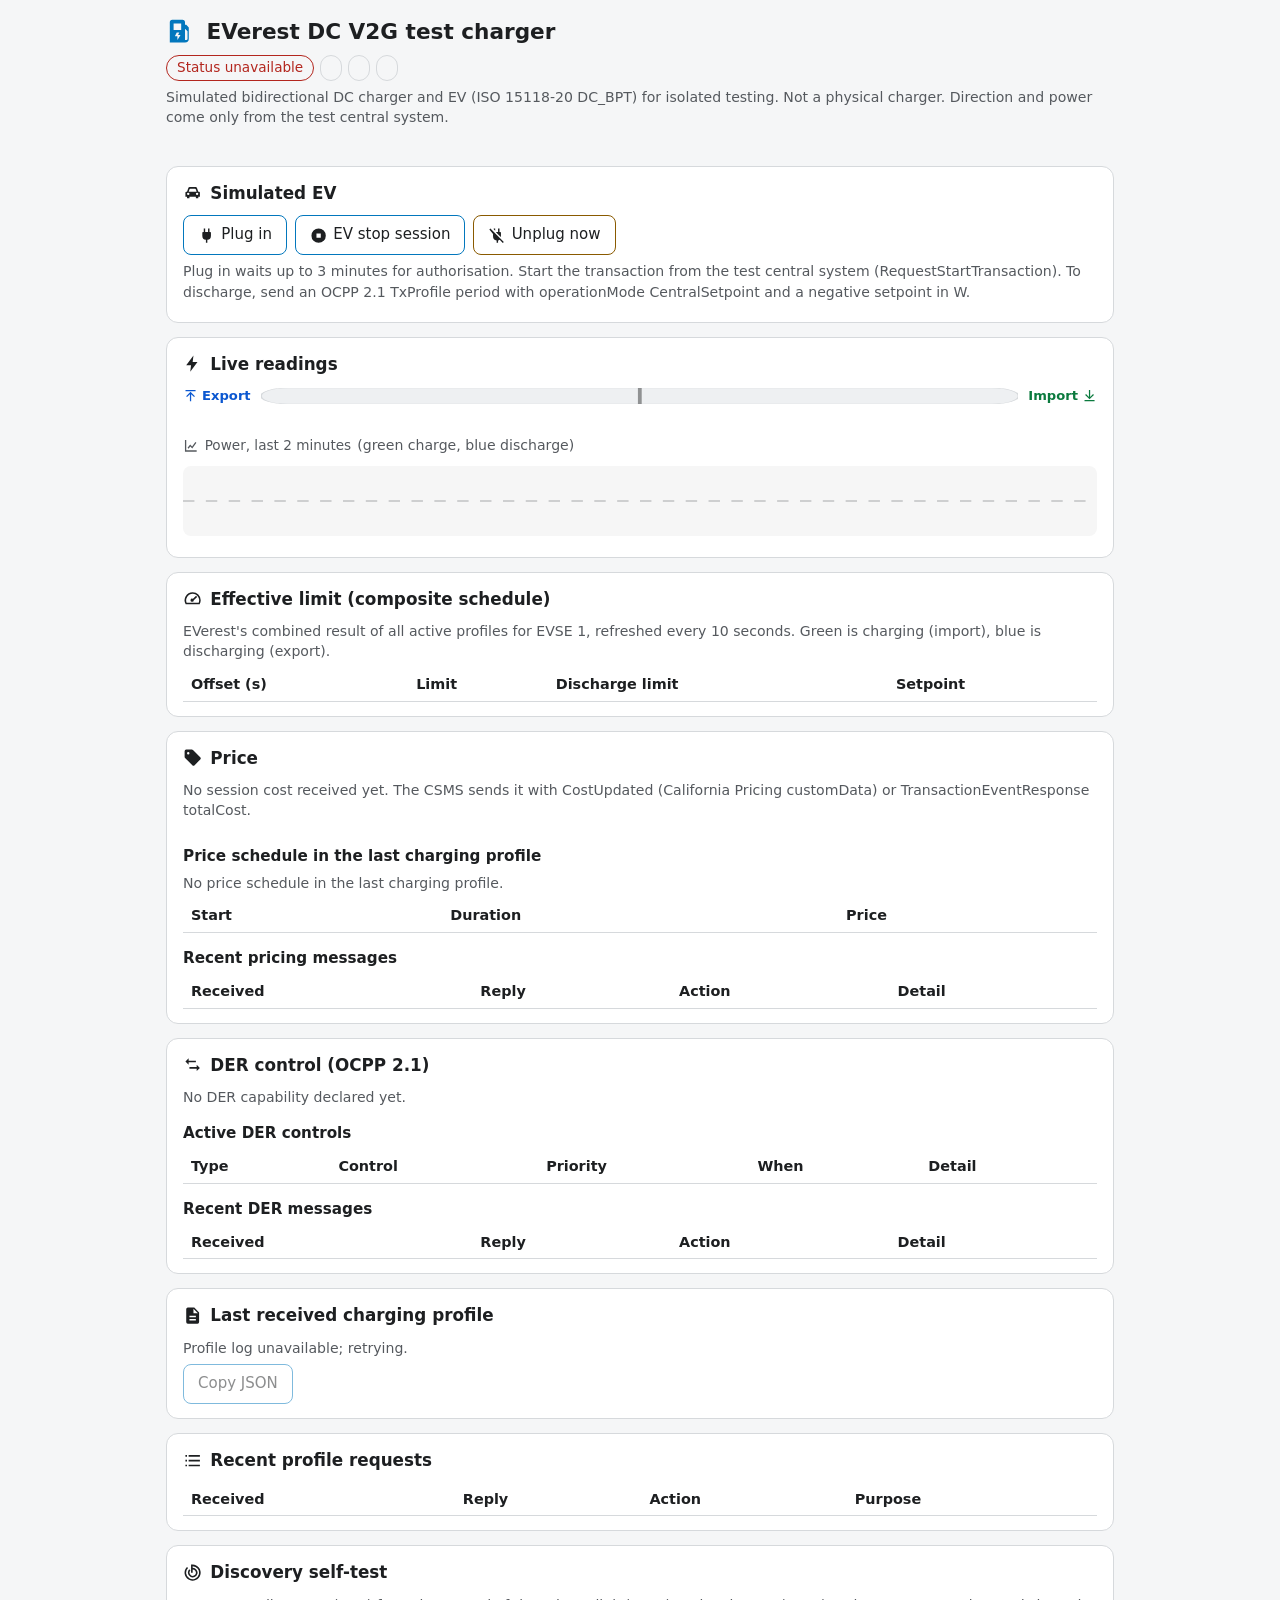
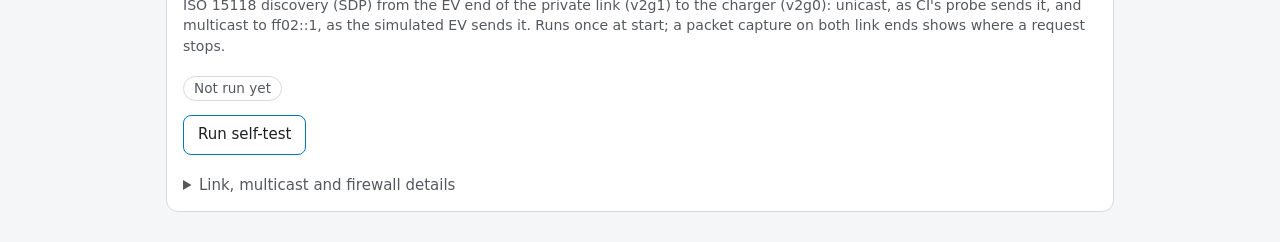
==== commit 6113685b: "everest_v2g_simulator 0.2.1: OCPP Security Profile 2 (wss://) Ports the unreleased 0.1.14 onto EVere" ====
--- a/everest_v2g_simulator/rootfs/opt/ha-everest/www/index.html
+++ b/everest_v2g_simulator/rootfs/opt/ha-everest/www/index.html
@@ -38,6 +38,7 @@
     <span id="conn" class="badge">Loading</span>
     <span id="ident" class="badge muted"></span>
     <span id="offer" class="badge muted"></span>
+    <span id="security" class="badge muted"></span>
   </div>
   <p class="note">Simulated bidirectional DC charger and EV (ISO 15118-20 DC_BPT) for isolated testing. Not a physical charger. Direction and power come only from the test central system.</p>
 </header>
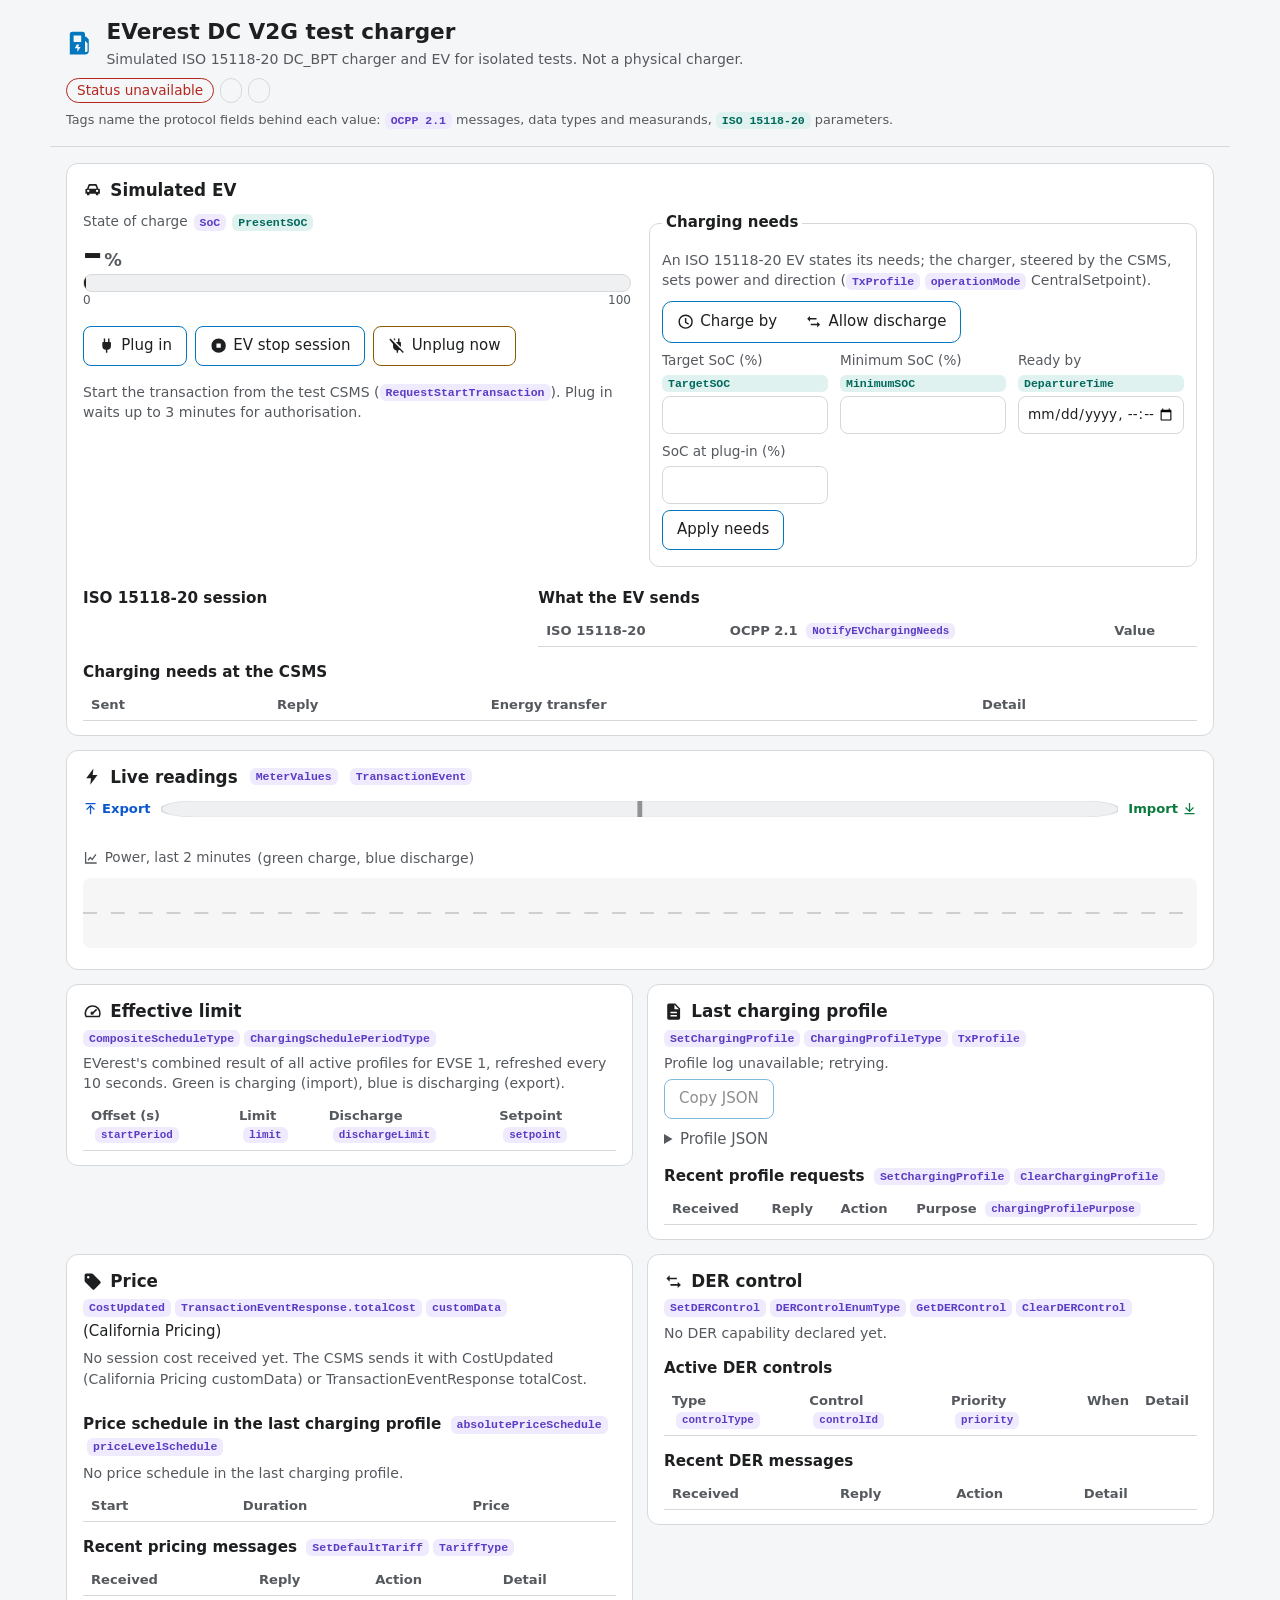
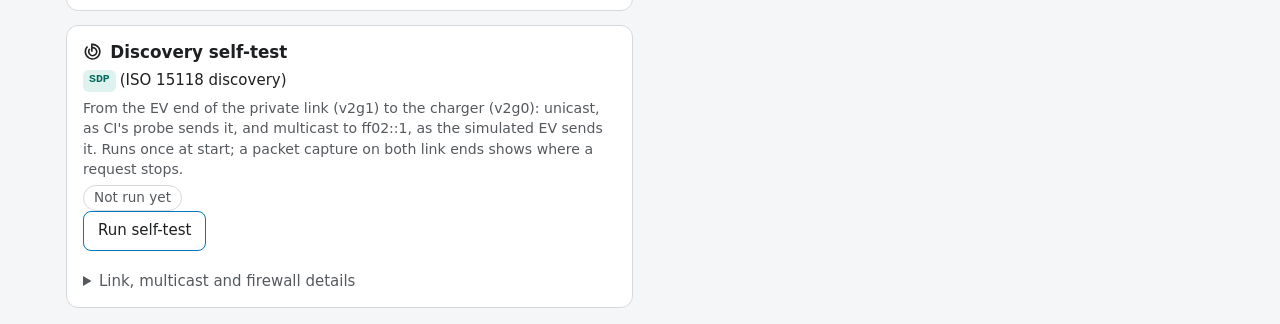
==== commit eadf3da9: "everest_v2g_simulator 0.3.0: Status page redesign, EV charging needs, NotifyEVChargingNeeds option S" ====
--- a/everest_v2g_simulator/rootfs/opt/ha-everest/www/index.html
+++ b/everest_v2g_simulator/rootfs/opt/ha-everest/www/index.html
@@ -27,36 +27,105 @@
   <symbol id="i-list" viewBox="0 0 24 24"><path d="M3 5h2v2H3V5zm4 0h14v2H7V5zm-4 6h2v2H3v-2zm4 0h14v2H7v-2zm-4 6h2v2H3v-2zm4 0h14v2H7v-2z"/></symbol>
   <symbol id="i-price" viewBox="0 0 24 24"><path d="M21.4 11.6l-9-9A2 2 0 0 0 11 2H4a2 2 0 0 0-2 2v7c0 .6.2 1.1.6 1.4l9 9a2 2 0 0 0 2.8 0l7-7a2 2 0 0 0 0-2.8zM6.5 8a1.5 1.5 0 1 1 0-3 1.5 1.5 0 0 1 0 3z"/></symbol>
   <symbol id="i-radar" viewBox="0 0 24 24"><path d="M12 2a10 10 0 1 1-7.1 2.9l1.4 1.4A8 8 0 1 0 12 4v2a6 6 0 1 1-4.2 1.8l1.4 1.4A4 4 0 1 0 12 8v4H10V2h2z"/></symbol>
+  <symbol id="i-battery" viewBox="0 0 24 24"><path d="M8 2h8v2h2a2 2 0 0 1 2 2v14a2 2 0 0 1-2 2H6a2 2 0 0 1-2-2V6a2 2 0 0 1 2-2h2V2zm-2 4v14h12V6H6zm2 8h8v4H8v-4z"/></symbol>
+  <symbol id="i-shield" viewBox="0 0 24 24"><path d="M12 2l8 3v6c0 5-3.4 9.6-8 11-4.6-1.4-8-6-8-11V5l8-3zm0 2.1L6 6.4V11c0 3.9 2.5 7.6 6 8.9 3.5-1.3 6-5 6-8.9V6.4l-6-2.3z"/></symbol>
+  <symbol id="i-clock" viewBox="0 0 24 24"><path d="M12 2a10 10 0 1 1 0 20 10 10 0 0 1 0-20zm0 2a8 8 0 1 0 0 16 8 8 0 0 0 0-16zm1 3v5.4l3.7 2.2-1 1.7L11 13.6V7h2z"/></symbol>
+  <symbol id="i-link" viewBox="0 0 24 24"><path d="M10.6 13.4a1 1 0 0 0 1.4 0l4-4a3 3 0 0 0-4.2-4.2l-1.5 1.5 1.4 1.4 1.5-1.5a1 1 0 1 1 1.4 1.4l-4 4a1 1 0 0 0 0 1.4zm2.8-2.8a1 1 0 0 0-1.4 0l-4 4a3 3 0 0 0 4.2 4.2l1.5-1.5-1.4-1.4-1.5 1.5a1 1 0 1 1-1.4-1.4l4-4a1 1 0 0 0 0-1.4z"/></symbol>
 </svg>
 
-<header>
+<a class="skip" href="#main">Skip to content</a>
+<header class="topbar">
   <div class="title">
     <svg class="icon big accent"><use href="#i-charger"/></svg>
-    <h1>EVerest DC V2G test charger</h1>
+    <div>
+      <h1>EVerest DC V2G test charger</h1>
+      <p class="sub">Simulated ISO 15118-20 DC_BPT charger and EV for isolated tests. Not a physical charger.</p>
+    </div>
   </div>
-  <div class="badges">
-    <span id="conn" class="badge">Loading</span>
-    <span id="ident" class="badge muted"></span>
-    <span id="offer" class="badge muted"></span>
-    <span id="security" class="badge muted"></span>
-  </div>
-  <p class="note">Simulated bidirectional DC charger and EV (ISO 15118-20 DC_BPT) for isolated testing. Not a physical charger. Direction and power come only from the test central system.</p>
+  <ul class="status" aria-label="Connection">
+    <li id="conn" class="pill">Loading</li>
+    <li id="ident" class="pill muted"></li>
+    <li id="offer" class="pill muted"></li>
+    <li id="security" class="pill sp-none" hidden></li>
+    <li id="needspill" class="pill muted" hidden></li>
+  </ul>
+  <p class="legend">Tags name the protocol fields behind each value:
+    <code class="tag ocpp">OCPP 2.1</code> messages, data types and measurands,
+    <code class="tag iso">ISO 15118-20</code> parameters.</p>
 </header>
-<main>
-  <section>
-    <h2><svg class="icon"><use href="#i-car"/></svg>Simulated EV</h2>
-    <div class="controls">
-      <button data-cmd="plugin"><svg class="icon"><use href="#i-plug"/></svg>Plug in</button>
-      <button data-cmd="stop"><svg class="icon"><use href="#i-stop"/></svg>EV stop session</button>
-      <button data-cmd="unplug" class="warn"><svg class="icon"><use href="#i-unplug"/></svg>Unplug now</button>
-    </div>
-    <p class="note">Plug in waits up to 3 minutes for authorisation. Start the transaction from the test central system (RequestStartTransaction). To discharge, send an OCPP 2.1 TxProfile period with operationMode CentralSetpoint and a negative setpoint in W.</p>
-    <p id="cmdmsg" class="note" role="status"></p>
-    <p id="evwatch" class="alert" role="status" hidden></p>
-  </section>
-
-  <section>
-    <h2><svg class="icon"><use href="#i-bolt"/></svg>Live readings</h2>
+
+<main id="main">
+  <section class="card wide" aria-labelledby="ev-h">
+    <h2 id="ev-h"><svg class="icon"><use href="#i-car"/></svg>Simulated EV</h2>
+    <div class="ev">
+      <div class="ev-col">
+        <div class="soc" aria-labelledby="soc-label">
+          <div class="soc-head">
+            <span id="soc-label">State of charge</span>
+            <code class="tag ocpp">SoC</code><code class="tag iso">PresentSOC</code>
+          </div>
+          <div class="soc-value"><span id="socvalue">–</span><span class="unit">%</span></div>
+          <div class="socbar" role="meter" id="socmeter" aria-valuemin="0" aria-valuemax="100" aria-valuenow="0" aria-label="State of charge">
+            <div class="socfill" id="socfill"></div>
+            <div class="socmark min" id="socmin" title="Minimum SoC"></div>
+            <div class="socmark target" id="soctarget" title="Target SoC"></div>
+          </div>
+          <div class="socscale"><span>0</span><span id="soclegend" class="note"></span><span>100</span></div>
+          <p id="socnote" class="note"></p>
+        </div>
+
+        <div class="controls" role="group" aria-label="Cable">
+          <button data-cmd="plugin"><svg class="icon"><use href="#i-plug"/></svg>Plug in</button>
+          <button data-cmd="stop"><svg class="icon"><use href="#i-stop"/></svg>EV stop session</button>
+          <button data-cmd="unplug" class="warn"><svg class="icon"><use href="#i-unplug"/></svg>Unplug now</button>
+        </div>
+        <p class="note">Start the transaction from the test CSMS (<code class="tag ocpp">RequestStartTransaction</code>). Plug in waits up to 3 minutes for authorisation.</p>
+        <p id="cmdmsg" class="note" role="status"></p>
+        <p id="evwatch" class="alert" role="status" hidden></p>
+      </div>
+
+      <form class="ev-col needs" id="needsform" novalidate>
+        <fieldset>
+          <legend>Charging needs</legend>
+          <p class="note">An ISO 15118-20 EV states its needs; the charger, steered by the CSMS, sets power and direction (<code class="tag ocpp">TxProfile</code> <code class="tag ocpp">operationMode</code> CentralSetpoint).</p>
+          <div class="segmented" role="radiogroup" aria-label="Need">
+            <label><input type="radio" name="mode" value="charge_by"><span><svg class="icon"><use href="#i-clock"/></svg>Charge by</span></label>
+            <label><input type="radio" name="mode" value="allow_discharge"><span><svg class="icon"><use href="#i-swap"/></svg>Allow discharge</span></label>
+          </div>
+          <div class="fields">
+            <label>Target SoC (%) <code class="tag iso">TargetSOC</code>
+              <input type="number" name="target_soc" min="1" max="100" step="1" required></label>
+            <label data-mode="allow_discharge">Minimum SoC (%) <code class="tag iso">MinimumSOC</code>
+              <input type="number" name="min_soc" min="0" max="99" step="1"></label>
+            <label>Ready by <code class="tag iso">DepartureTime</code>
+              <input type="datetime-local" name="ready_by"></label>
+            <label>SoC at plug-in (%)
+              <input type="number" name="start_soc" min="0" max="100" step="1" required></label>
+          </div>
+          <p id="needshelp" class="note"></p>
+          <div class="controls"><button type="submit" id="needsapply">Apply needs</button></div>
+          <p id="needsmsg" class="note" role="status"></p>
+        </fieldset>
+      </form>
+    </div>
+
+    <div class="ev-grid">
+      <div>
+        <h3>ISO 15118-20 session</h3>
+        <dl class="kv" id="isostatus"></dl>
+      </div>
+      <div>
+        <h3>What the EV sends</h3>
+        <div class="tablewrap"><table id="evsends"><thead><tr><th scope="col">ISO 15118-20</th><th scope="col">OCPP 2.1 <code class="tag ocpp">NotifyEVChargingNeeds</code></th><th scope="col" class="num">Value</th></tr></thead><tbody></tbody></table></div>
+      </div>
+    </div>
+    <h3>Charging needs at the CSMS</h3>
+    <p id="needsmeta" class="note"></p>
+    <div class="tablewrap"><table id="needsmsgs"><thead><tr><th scope="col">Sent</th><th scope="col">Reply</th><th scope="col">Energy transfer</th><th scope="col">Detail</th></tr></thead><tbody></tbody></table></div>
+  </section>
+
+  <section class="card wide" aria-labelledby="live-h">
+    <h2 id="live-h"><svg class="icon"><use href="#i-bolt"/></svg>Live readings <code class="tag ocpp">MeterValues</code><code class="tag ocpp">TransactionEvent</code></h2>
     <!-- Bidirectional power bar: discharge grows left (blue), charge grows right (green). -->
     <div class="flow" aria-hidden="true">
       <span class="flow-end export"><svg class="icon"><use href="#i-out"/></svg>Export</span>
@@ -81,49 +150,52 @@
     </div>
   </section>
 
-  <section>
-    <h2><svg class="icon"><use href="#i-gauge"/></svg>Effective limit (composite schedule)</h2>
+  <section class="card" aria-labelledby="comp-h">
+    <h2 id="comp-h"><svg class="icon"><use href="#i-gauge"/></svg>Effective limit</h2>
+    <p class="tags"><code class="tag ocpp">CompositeScheduleType</code><code class="tag ocpp">ChargingSchedulePeriodType</code></p>
     <p class="note">EVerest's combined result of all active profiles for EVSE 1, refreshed every 10 seconds. Green is charging (import), blue is discharging (export).</p>
-    <div class="tablewrap"><table id="composite"><thead><tr><th>Offset (s)</th><th>Limit</th><th>Discharge limit</th><th>Setpoint</th></tr></thead><tbody></tbody></table></div>
-  </section>
-
-  <section>
-    <h2><svg class="icon"><use href="#i-price"/></svg>Price</h2>
+    <div class="tablewrap"><table id="composite"><thead><tr><th scope="col">Offset (s) <code class="tag ocpp">startPeriod</code></th><th scope="col">Limit <code class="tag ocpp">limit</code></th><th scope="col">Discharge <code class="tag ocpp">dischargeLimit</code></th><th scope="col">Setpoint <code class="tag ocpp">setpoint</code></th></tr></thead><tbody></tbody></table></div>
+  </section>
+
+  <section class="card" aria-labelledby="tx-h">
+    <h2 id="tx-h"><svg class="icon"><use href="#i-doc"/></svg>Last charging profile</h2>
+    <p class="tags"><code class="tag ocpp">SetChargingProfile</code><code class="tag ocpp">ChargingProfileType</code><code class="tag ocpp" id="txpurpose">TxProfile</code></p>
+    <p id="txmeta" class="note">No charging profile received yet.</p>
+    <dl class="kv" id="txsummary"></dl>
+    <div class="controls"><button id="copy" disabled>Copy JSON</button></div>
+    <details><summary>Profile JSON</summary><pre id="txjson" tabindex="0"></pre></details>
+    <h3>Recent profile requests <code class="tag ocpp">SetChargingProfile</code><code class="tag ocpp">ClearChargingProfile</code></h3>
+    <div class="tablewrap"><table id="recent"><thead><tr><th scope="col">Received</th><th scope="col">Reply</th><th scope="col">Action</th><th scope="col">Purpose <code class="tag ocpp">chargingProfilePurpose</code></th></tr></thead><tbody></tbody></table></div>
+  </section>
+
+  <section class="card" aria-labelledby="price-h">
+    <h2 id="price-h"><svg class="icon"><use href="#i-price"/></svg>Price</h2>
+    <p class="tags"><code class="tag ocpp">CostUpdated</code><code class="tag ocpp">TransactionEventResponse.totalCost</code><code class="tag ocpp">customData</code> (California Pricing)</p>
     <p id="pricemeta" class="note">No session cost received yet. The CSMS sends it with CostUpdated (California Pricing customData) or TransactionEventResponse totalCost.</p>
     <dl class="grid" id="price"></dl>
     <p id="pricetext" class="note" hidden></p>
-    <h3>Price schedule in the last charging profile</h3>
+    <h3>Price schedule in the last charging profile <code class="tag ocpp">absolutePriceSchedule</code><code class="tag ocpp">priceLevelSchedule</code></h3>
     <p id="schedmeta" class="note">No price schedule in the last charging profile.</p>
-    <div class="tablewrap"><table id="pricesched"><thead><tr><th>Start</th><th>Duration</th><th>Price</th></tr></thead><tbody></tbody></table></div>
-    <h3>Recent pricing messages</h3>
-    <div class="tablewrap"><table id="pricing"><thead><tr><th>Received</th><th>Reply</th><th>Action</th><th>Detail</th></tr></thead><tbody></tbody></table></div>
-  </section>
-
-  <section>
-    <h2><svg class="icon"><use href="#i-swap"/></svg>DER control (OCPP 2.1)</h2>
+    <div class="tablewrap"><table id="pricesched"><thead><tr><th scope="col">Start</th><th scope="col">Duration</th><th scope="col">Price</th></tr></thead><tbody></tbody></table></div>
+    <h3>Recent pricing messages <code class="tag ocpp">SetDefaultTariff</code><code class="tag ocpp">TariffType</code></h3>
+    <div class="tablewrap"><table id="pricing"><thead><tr><th scope="col">Received</th><th scope="col">Reply</th><th scope="col">Action</th><th scope="col">Detail</th></tr></thead><tbody></tbody></table></div>
+  </section>
+
+  <section class="card" aria-labelledby="der-h">
+    <h2 id="der-h"><svg class="icon"><use href="#i-swap"/></svg>DER control</h2>
+    <p class="tags"><code class="tag ocpp">SetDERControl</code><code class="tag ocpp">DERControlEnumType</code><code class="tag ocpp">GetDERControl</code><code class="tag ocpp">ClearDERControl</code></p>
     <p id="dermeta" class="note">No DER capability declared yet.</p>
     <h3>Active DER controls</h3>
-    <div class="tablewrap"><table id="deractive"><thead><tr><th>Type</th><th>Control</th><th>Priority</th><th>When</th><th>Detail</th></tr></thead><tbody></tbody></table></div>
+    <div class="tablewrap"><table id="deractive"><thead><tr><th scope="col">Type <code class="tag ocpp">controlType</code></th><th scope="col">Control <code class="tag ocpp">controlId</code></th><th scope="col">Priority <code class="tag ocpp">priority</code></th><th scope="col">When</th><th scope="col">Detail</th></tr></thead><tbody></tbody></table></div>
     <h3>Recent DER messages</h3>
-    <div class="tablewrap"><table id="dermsgs"><thead><tr><th>Received</th><th>Reply</th><th>Action</th><th>Detail</th></tr></thead><tbody></tbody></table></div>
-  </section>
-
-  <section>
-    <h2><svg class="icon"><use href="#i-doc"/></svg>Last received charging profile</h2>
-    <p id="txmeta" class="note">No charging profile received yet.</p>
-    <div class="controls"><button id="copy" disabled>Copy JSON</button></div>
-    <pre id="txjson" tabindex="0"></pre>
-  </section>
-
-  <section>
-    <h2><svg class="icon"><use href="#i-list"/></svg>Recent profile requests</h2>
-    <div class="tablewrap"><table id="recent"><thead><tr><th>Received</th><th>Reply</th><th>Action</th><th>Purpose</th></tr></thead><tbody></tbody></table></div>
-  </section>
-
-  <section>
-    <h2><svg class="icon"><use href="#i-radar"/></svg>Discovery self-test</h2>
-    <p class="note">ISO 15118 discovery (SDP) from the EV end of the private link (v2g1) to the charger (v2g0): unicast, as CI's probe sends it, and multicast to ff02::1, as the simulated EV sends it. Runs once at start; a packet capture on both link ends shows where a request stops.</p>
-    <p id="selftest" class="badge muted">Not run yet</p>
+    <div class="tablewrap"><table id="dermsgs"><thead><tr><th scope="col">Received</th><th scope="col">Reply</th><th scope="col">Action</th><th scope="col">Detail</th></tr></thead><tbody></tbody></table></div>
+  </section>
+
+  <section class="card" aria-labelledby="diag-h">
+    <h2 id="diag-h"><svg class="icon"><use href="#i-radar"/></svg>Discovery self-test</h2>
+    <p class="tags"><code class="tag iso">SDP</code> (ISO 15118 discovery)</p>
+    <p class="note">From the EV end of the private link (v2g1) to the charger (v2g0): unicast, as CI's probe sends it, and multicast to ff02::1, as the simulated EV sends it. Runs once at start; a packet capture on both link ends shows where a request stops.</p>
+    <p id="selftest" class="pill muted">Not run yet</p>
     <div class="controls"><button id="runtest">Run self-test</button></div>
     <dl class="grid" id="diagsum"></dl>
     <details>
--- a/everest_v2g_simulator/rootfs/opt/ha-everest/www/style.css
+++ b/everest_v2g_simulator/rootfs/opt/ha-everest/www/style.css
@@ -9,6 +9,9 @@
   --neg:#0b57d0; --neg-bg:#e7effc; --neg-fill:#3b7ddd;
   --idle:#55595e; --idle-bg:#eef0f2;
   --radius:12px; --focus:#0277bd;
+  /* Security Profile chip: red no TLS (0, 1), amber TLS + password (2), green mutual TLS (3+). */
+  --sp-bad:#b3261e; --sp-bad-bg:#fdecea; --sp-warn:#8a5a00; --sp-warn-bg:#fff4d6; --sp-ok:#0b7a3e; --sp-ok-bg:#e6f4ea;
+  --tag-ocpp:#5b3cc4; --tag-ocpp-bg:#efeafd; --tag-iso:#00695c; --tag-iso-bg:#e0f2ef;
 }
 @media (prefers-color-scheme: dark) {
   :root {
@@ -17,13 +20,76 @@
     --pos:#6fdc96; --pos-bg:#16301f; --pos-fill:#3fb46b;
     --neg:#8ab4f8; --neg-bg:#172a45; --neg-fill:#5a95ef;
     --idle:#a6acb3; --idle-bg:#24282c; --focus:#4fc3f7;
+    --sp-bad:#ff8a80; --sp-bad-bg:#3a1714; --sp-warn:#ffcc66; --sp-warn-bg:#3a2c0b; --sp-ok:#6fdc96; --sp-ok-bg:#16301f;
+    --tag-ocpp:#c3b3ff; --tag-ocpp-bg:#2a2147; --tag-iso:#7fd8c8; --tag-iso-bg:#123530;
   }
 }
 * { box-sizing:border-box; }
+[hidden] { display:none !important; }
 body { margin:0; font:15px/1.45 system-ui, -apple-system, "Segoe UI", Roboto, sans-serif; background:var(--bg); color:var(--fg); }
-header, main { max-width:980px; margin:0 auto; padding:16px; }
+header, main { max-width:1180px; margin:0 auto; padding:16px; }
+.topbar { position:sticky; top:0; z-index:2; background:color-mix(in srgb, var(--bg) 92%, transparent); backdrop-filter:blur(6px); border-bottom:1px solid var(--line); }
 .title { display:flex; align-items:center; gap:10px; margin-bottom:8px; }
 h1 { font-size:1.35rem; margin:0; }
+.sub { margin:2px 0 0; color:var(--muted); font-size:.88rem; }
+.legend { margin:8px 0 0; color:var(--muted); font-size:.8rem; }
+.skip { position:absolute; left:-999px; top:8px; background:var(--card); padding:6px 10px; border-radius:8px; z-index:3; }
+.skip:focus { left:8px; }
+
+/* Cards in a responsive grid; the EV and live panels span the full width. */
+main { display:grid; grid-template-columns:repeat(auto-fit, minmax(min(100%, 480px), 1fr)); gap:14px; align-items:start; }
+.card { margin:0; }
+.card.wide { grid-column:1 / -1; }
+.tags { display:flex; flex-wrap:wrap; gap:4px; margin:-4px 0 6px; }
+
+/* Protocol tags: OCPP 2.1 (violet) and ISO 15118-20 (teal) names. */
+.tag { display:inline-block; font:600 .72rem/1.5 ui-monospace, SFMono-Regular, Menlo, Consolas, monospace; padding:0 6px; border-radius:6px; white-space:nowrap; vertical-align:.08em; }
+.tag.ocpp { color:var(--tag-ocpp); background:var(--tag-ocpp-bg); }
+.tag.iso { color:var(--tag-iso); background:var(--tag-iso-bg); }
+h2 .tag, h3 .tag, th .tag { margin-left:4px; font-weight:600; }
+th .tag { font-size:.68rem; }
+.chip-tags { display:flex; flex-wrap:wrap; gap:3px; margin-top:3px; }
+
+/* Header status pills */
+.status { list-style:none; margin:0; padding:0; display:flex; flex-wrap:wrap; gap:6px; }
+.pill { display:inline-flex; align-items:center; gap:6px; border:1px solid var(--line); border-radius:999px; padding:2px 10px; font-size:.85rem; margin:0; }
+.pill.ok { color:var(--ok); border-color:var(--ok); }
+.pill.bad { color:var(--bad); border-color:var(--bad); }
+.pill.sp-bad { color:var(--sp-bad); background:var(--sp-bad-bg); border-color:var(--sp-bad); font-weight:600; }
+.pill.sp-warn { color:var(--sp-warn); background:var(--sp-warn-bg); border-color:var(--sp-warn); font-weight:600; }
+.pill.sp-ok { color:var(--sp-ok); background:var(--sp-ok-bg); border-color:var(--sp-ok); font-weight:600; }
+
+/* Simulated EV */
+.ev { display:grid; grid-template-columns:repeat(auto-fit, minmax(min(100%, 320px), 1fr)); gap:18px; }
+.ev-col { display:flex; flex-direction:column; gap:10px; min-width:0; }
+.soc-head { display:flex; flex-wrap:wrap; align-items:center; gap:6px; color:var(--muted); font-size:.85rem; }
+.soc-value { font-size:2.4rem; font-weight:700; font-variant-numeric:tabular-nums; line-height:1.1; }
+.soc-value .unit { font-size:1.1rem; color:var(--muted); margin-left:2px; }
+.socbar { position:relative; height:18px; border-radius:9px; background:var(--idle-bg); border:1px solid var(--line); overflow:hidden; }
+.socfill { position:absolute; inset:0 auto 0 0; width:0; background:linear-gradient(90deg, var(--neg-fill), var(--pos-fill)); transition:width .6s ease; }
+.socmark { position:absolute; top:-2px; bottom:-2px; width:3px; margin-left:-1.5px; border-radius:2px; }
+.socmark.min { background:var(--sp-warn); }
+.socmark.target { background:var(--fg); }
+.socscale { display:flex; justify-content:space-between; font-size:.75rem; color:var(--muted); }
+.needs fieldset { border:1px solid var(--line); border-radius:10px; padding:10px 12px; margin:0; }
+.needs legend { font-weight:600; padding:0 4px; }
+.segmented { display:inline-flex; border:1px solid var(--accent); border-radius:10px; overflow:hidden; margin:4px 0 8px; }
+.segmented label { position:relative; }
+.segmented input { position:absolute; opacity:0; inset:0; margin:0; cursor:pointer; }
+.segmented span { display:inline-flex; align-items:center; gap:6px; padding:7px 14px; min-height:40px; cursor:pointer; }
+.segmented input:checked + span { background:var(--accent); color:#fff; }
+.segmented input:focus-visible + span { outline:3px solid var(--focus); outline-offset:-3px; }
+.fields { display:grid; grid-template-columns:repeat(auto-fit, minmax(150px, 1fr)); gap:8px 12px; }
+.fields label { display:flex; flex-direction:column; gap:4px; font-size:.85rem; color:var(--muted); }
+.fields label[hidden] { display:none; }
+.fields input { font:inherit; color:var(--fg); background:var(--card); border:1px solid var(--line); border-radius:8px; padding:6px 8px; min-height:38px; }
+.ev-grid { display:grid; grid-template-columns:minmax(0, 2fr) minmax(0, 3fr); gap:16px; margin-top:6px; }
+.ev-grid > div { min-width:0; }
+@media (max-width:860px) { .ev-grid { grid-template-columns:minmax(0, 1fr); } }
+.kv { display:grid; grid-template-columns:repeat(auto-fill, minmax(170px, 1fr)); gap:8px; margin:6px 0 0; }
+.kv div { border:1px solid var(--line); border-radius:8px; padding:6px 9px; }
+.kv dt { color:var(--muted); font-size:.78rem; }
+.kv dd { margin:2px 0 0; font-weight:600; overflow-wrap:anywhere; }
 h2 { font-size:1.05rem; margin:0 0 10px; display:flex; align-items:center; gap:8px; }
 h3 { font-size:.95rem; margin:14px 0 6px; }
 section { background:var(--card); border:1px solid var(--line); border-radius:var(--radius); padding:14px 16px; margin:0 0 14px; }
@@ -35,10 +101,6 @@
 .icon.big { width:1.9rem; height:1.9rem; }
 .accent { color:var(--accent); }
 
-.badges { display:flex; flex-wrap:wrap; gap:6px; }
-.badge { display:inline-flex; align-items:center; gap:6px; border:1px solid var(--line); border-radius:999px; padding:2px 10px; font-size:.85rem; }
-.badge.ok { color:var(--ok); border-color:var(--ok); }
-.badge.bad { color:var(--bad); border-color:var(--bad); }
 .muted, .note { color:var(--muted); }
 .note { font-size:.88rem; margin:6px 0; }
 .alert { font-size:.88rem; margin:6px 0; padding:6px 10px; border:1px solid var(--warn); border-left-width:5px; border-radius:8px; color:var(--fg); }
@@ -51,7 +113,10 @@
 :focus-visible { outline:3px solid var(--focus); outline-offset:2px; border-radius:6px; }
 
 /* Live reading chips */
-.chips { display:grid; grid-template-columns:repeat(auto-fill, minmax(170px, 1fr)); gap:10px; margin:12px 0 0; }
+.chips { display:grid; grid-template-columns:repeat(auto-fill, minmax(190px, 1fr)); gap:10px; margin:12px 0 0; }
+.chip > div { min-width:0; }
+.chip dd { overflow-wrap:anywhere; }
+.chip-tags .tag, td .tag { white-space:normal; overflow-wrap:anywhere; }
 .chip { display:flex; gap:10px; align-items:center; border:1px solid var(--line); border-left-width:5px; border-radius:10px; padding:9px 12px; background:var(--idle-bg); }
 .chip .icon { width:1.6rem; height:1.6rem; color:var(--idle); }
 .chip dt { color:var(--muted); font-size:.78rem; text-transform:uppercase; letter-spacing:.03em; }
@@ -91,6 +156,8 @@
 .v-pos { color:var(--pos); font-weight:600; }
 .v-neg { color:var(--neg); font-weight:600; }
 .st-Accepted, .st-Replied { color:var(--ok); } .st-Rejected, .st-CallError { color:var(--bad); }
+.st-Processing, .st-NoChargingProfile { color:var(--warn); }
+th { font-size:.82rem; color:var(--muted); font-weight:600; }
 .tablewrap { overflow-x:auto; }
 td:first-child { white-space:nowrap; }
 
@@ -105,10 +172,18 @@
 @media (max-width:480px) {
   header, main { padding:10px; }
   section { padding:12px; }
-  .chips { grid-template-columns:1fr 1fr; }
+  .chips { grid-template-columns:minmax(0, 1fr) minmax(0, 1fr); }
   .chip { padding:8px; gap:8px; }
   .chip dd { font-size:1rem; }
 }
 @media (prefers-reduced-motion: reduce) {
-  .powerbar rect.pos, .powerbar rect.neg { transition:none; }
+  .powerbar rect.pos, .powerbar rect.neg, .socfill { transition:none; }
 }
+@media (max-width:480px) {
+  .topbar { position:static; }
+  .soc-value { font-size:2rem; }
+}
+@media (forced-colors: active) {
+  .tag, .pill.sp-bad, .pill.sp-warn, .pill.sp-ok { border:1px solid CanvasText; }
+  .socfill { background:Highlight; }
+}
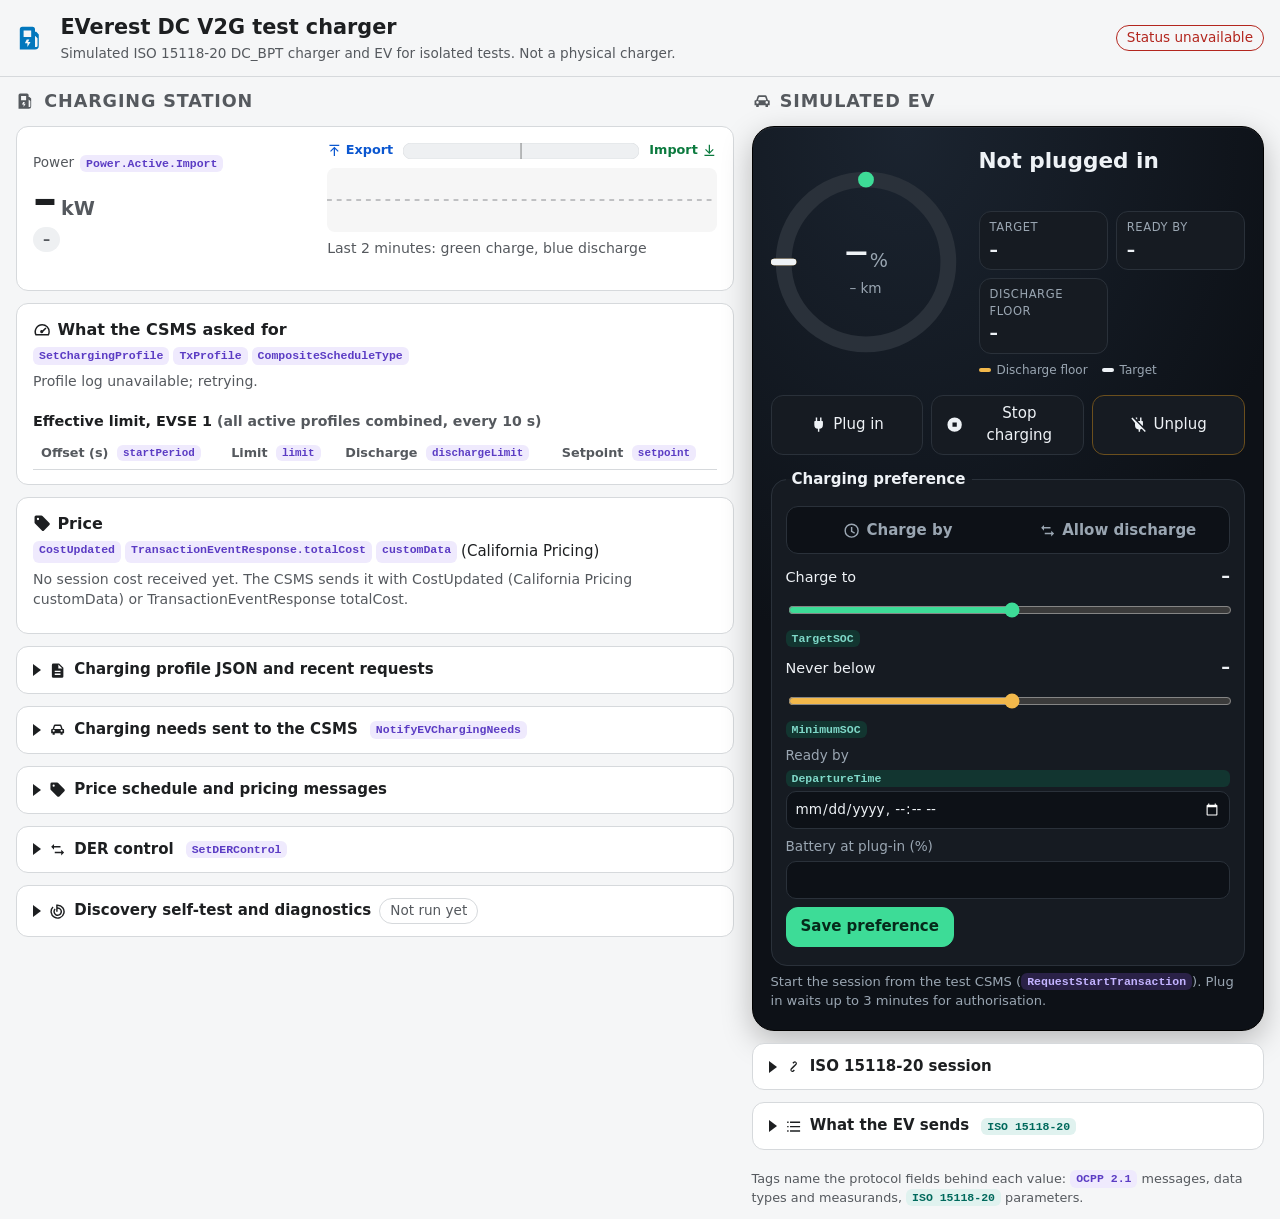
==== commit cc70dc1f: "everest_v2g_simulator 0.3.2: wide Status page, EV dash, fast UI checks Status page for a wide screen" ====
--- a/everest_v2g_simulator/rootfs/opt/ha-everest/www/index.html
+++ b/everest_v2g_simulator/rootfs/opt/ha-everest/www/index.html
@@ -31,6 +31,7 @@
   <symbol id="i-shield" viewBox="0 0 24 24"><path d="M12 2l8 3v6c0 5-3.4 9.6-8 11-4.6-1.4-8-6-8-11V5l8-3zm0 2.1L6 6.4V11c0 3.9 2.5 7.6 6 8.9 3.5-1.3 6-5 6-8.9V6.4l-6-2.3z"/></symbol>
   <symbol id="i-clock" viewBox="0 0 24 24"><path d="M12 2a10 10 0 1 1 0 20 10 10 0 0 1 0-20zm0 2a8 8 0 1 0 0 16 8 8 0 0 0 0-16zm1 3v5.4l3.7 2.2-1 1.7L11 13.6V7h2z"/></symbol>
   <symbol id="i-link" viewBox="0 0 24 24"><path d="M10.6 13.4a1 1 0 0 0 1.4 0l4-4a3 3 0 0 0-4.2-4.2l-1.5 1.5 1.4 1.4 1.5-1.5a1 1 0 1 1 1.4 1.4l-4 4a1 1 0 0 0 0 1.4zm2.8-2.8a1 1 0 0 0-1.4 0l-4 4a3 3 0 0 0 4.2 4.2l1.5-1.5-1.4-1.4-1.5 1.5a1 1 0 1 1-1.4-1.4l4-4a1 1 0 0 0 0-1.4z"/></symbol>
+  <symbol id="i-road" viewBox="0 0 24 24"><path d="M9.5 3h2v3h1V3h2l4 18h-5.2l-.3-3h-2l-.3 3H5.5l4-18zm1.7 6l-.3 3h2.2l-.3-3h-1.6zm-.6 6l-.2 2h3.2l-.2-2h-2.8z"/></symbol>
 </svg>
 
 <a class="skip" href="#main">Skip to content</a>
@@ -41,168 +42,193 @@
       <h1>EVerest DC V2G test charger</h1>
       <p class="sub">Simulated ISO 15118-20 DC_BPT charger and EV for isolated tests. Not a physical charger.</p>
     </div>
+    <ul class="status" aria-label="Connection">
+      <li id="conn" class="pill">Loading</li>
+      <li id="ident" class="pill muted"></li>
+      <li id="security" class="pill sp-none" hidden></li>
+      <li id="needspill" class="pill muted" hidden></li>
+    </ul>
   </div>
-  <ul class="status" aria-label="Connection">
-    <li id="conn" class="pill">Loading</li>
-    <li id="ident" class="pill muted"></li>
-    <li id="offer" class="pill muted"></li>
-    <li id="security" class="pill sp-none" hidden></li>
-    <li id="needspill" class="pill muted" hidden></li>
-  </ul>
-  <p class="legend">Tags name the protocol fields behind each value:
-    <code class="tag ocpp">OCPP 2.1</code> messages, data types and measurands,
-    <code class="tag iso">ISO 15118-20</code> parameters.</p>
 </header>
 
-<main id="main">
-  <section class="card wide" aria-labelledby="ev-h">
-    <h2 id="ev-h"><svg class="icon"><use href="#i-car"/></svg>Simulated EV</h2>
-    <div class="ev">
-      <div class="ev-col">
-        <div class="soc" aria-labelledby="soc-label">
-          <div class="soc-head">
-            <span id="soc-label">State of charge</span>
-            <code class="tag ocpp">SoC</code><code class="tag iso">PresentSOC</code>
+<main id="main" class="cols">
+  <!-- Left: the charging station. Live values first, CSMS control next, raw data last. -->
+  <div class="col station" aria-labelledby="station-h">
+    <h2 class="colhead" id="station-h"><svg class="icon"><use href="#i-charger"/></svg>Charging station</h2>
+
+    <section class="card now" aria-labelledby="live-h">
+      <h3 id="live-h" class="sr-only">Live readings</h3>
+      <div class="hero">
+        <div class="hero-main">
+          <div class="hero-label">Power <code class="tag ocpp" id="powertag">Power.Active.Import</code></div>
+          <div class="hero-value" id="powerhero"><span id="powervalue">–</span><span class="unit">kW</span></div>
+          <div class="hero-sub"><span id="direction" class="dirpill idle">–</span><span id="evsestate" class="muted"></span></div>
+        </div>
+        <div class="hero-trend">
+          <!-- Bidirectional power bar: discharge grows left (blue), charge grows right (green). -->
+          <div class="flow" aria-hidden="true">
+            <span class="flow-end export"><svg class="icon"><use href="#i-out"/></svg>Export</span>
+            <svg class="powerbar" viewBox="0 0 200 14" preserveAspectRatio="none">
+              <rect class="track" x="0" y="0" width="200" height="14" rx="7"/>
+              <rect id="barneg" class="neg" x="100" y="0" width="0" height="14"/>
+              <rect id="barpos" class="pos" x="100" y="0" width="0" height="14"/>
+              <rect class="mid" x="99.5" y="0" width="1" height="14"/>
+            </svg>
+            <span class="flow-end import">Import<svg class="icon"><use href="#i-in"/></svg></span>
           </div>
-          <div class="soc-value"><span id="socvalue">–</span><span class="unit">%</span></div>
-          <div class="socbar" role="meter" id="socmeter" aria-valuemin="0" aria-valuemax="100" aria-valuenow="0" aria-label="State of charge">
-            <div class="socfill" id="socfill"></div>
-            <div class="socmark min" id="socmin" title="Minimum SoC"></div>
-            <div class="socmark target" id="soctarget" title="Target SoC"></div>
+          <svg id="spark" class="spark" viewBox="0 0 240 60" preserveAspectRatio="none" role="img" aria-label="Power, last 2 minutes">
+            <line class="zero" x1="0" y1="30" x2="240" y2="30"/>
+            <polygon id="sparkpos" class="pos" points=""/>
+            <polygon id="sparkneg" class="neg" points=""/>
+            <polyline id="sparkline" class="line" points=""/>
+          </svg>
+          <div class="trend-head note">Last 2 minutes: green charge, blue discharge</div>
+        </div>
+      </div>
+      <dl class="chips" id="live"></dl>
+      <p id="livestatus" class="sr-only" role="status" aria-live="polite"></p>
+    </section>
+
+    <section class="card" aria-labelledby="ctl-h">
+      <h3 id="ctl-h"><svg class="icon"><use href="#i-gauge"/></svg>What the CSMS asked for</h3>
+      <p class="tags"><code class="tag ocpp">SetChargingProfile</code><code class="tag ocpp" id="txpurpose">TxProfile</code><code class="tag ocpp">CompositeScheduleType</code></p>
+      <p id="txmeta" class="note">No charging profile received yet.</p>
+      <dl class="kv" id="txsummary"></dl>
+      <h4>Effective limit, EVSE 1 <span class="note">(all active profiles combined, every 10 s)</span></h4>
+      <div class="tablewrap"><table id="composite"><thead><tr><th scope="col">Offset (s) <code class="tag ocpp">startPeriod</code></th><th scope="col">Limit <code class="tag ocpp">limit</code></th><th scope="col">Discharge <code class="tag ocpp">dischargeLimit</code></th><th scope="col">Setpoint <code class="tag ocpp">setpoint</code></th></tr></thead><tbody></tbody></table></div>
+    </section>
+
+    <section class="card" aria-labelledby="price-h">
+      <h3 id="price-h"><svg class="icon"><use href="#i-price"/></svg>Price</h3>
+      <p class="tags"><code class="tag ocpp">CostUpdated</code><code class="tag ocpp">TransactionEventResponse.totalCost</code><code class="tag ocpp">customData</code> (California Pricing)</p>
+      <p id="pricemeta" class="note">No session cost received yet. The CSMS sends it with CostUpdated (California Pricing customData) or TransactionEventResponse totalCost.</p>
+      <dl class="grid" id="price"></dl>
+      <p id="pricetext" class="note" hidden></p>
+    </section>
+
+    <details class="card fold" id="d-profile">
+      <summary><svg class="icon"><use href="#i-doc"/></svg>Charging profile JSON and recent requests</summary>
+      <div class="controls"><button id="copy" disabled>Copy JSON</button></div>
+      <pre id="txjson" tabindex="0"></pre>
+      <h4>Recent profile requests <code class="tag ocpp">SetChargingProfile</code><code class="tag ocpp">ClearChargingProfile</code></h4>
+      <div class="tablewrap"><table id="recent"><thead><tr><th scope="col">Received</th><th scope="col">Reply</th><th scope="col">Action</th><th scope="col">Purpose <code class="tag ocpp">chargingProfilePurpose</code></th></tr></thead><tbody></tbody></table></div>
+    </details>
+
+    <details class="card fold" id="d-needs">
+      <summary><svg class="icon"><use href="#i-car"/></svg>Charging needs sent to the CSMS <code class="tag ocpp">NotifyEVChargingNeeds</code></summary>
+      <p id="needsmeta" class="note"></p>
+      <div class="tablewrap"><table id="needsmsgs"><thead><tr><th scope="col">Sent</th><th scope="col">Reply</th><th scope="col">Energy transfer</th><th scope="col">Detail</th></tr></thead><tbody></tbody></table></div>
+    </details>
+
+    <details class="card fold" id="d-pricing">
+      <summary><svg class="icon"><use href="#i-price"/></svg>Price schedule and pricing messages</summary>
+      <h4>Price schedule in the last charging profile <code class="tag ocpp">absolutePriceSchedule</code><code class="tag ocpp">priceLevelSchedule</code></h4>
+      <p id="schedmeta" class="note">No price schedule in the last charging profile.</p>
+      <div class="tablewrap"><table id="pricesched"><thead><tr><th scope="col">Start</th><th scope="col">Duration</th><th scope="col">Price</th></tr></thead><tbody></tbody></table></div>
+      <h4>Recent pricing messages <code class="tag ocpp">SetDefaultTariff</code><code class="tag ocpp">TariffType</code></h4>
+      <div class="tablewrap"><table id="pricing"><thead><tr><th scope="col">Received</th><th scope="col">Reply</th><th scope="col">Action</th><th scope="col">Detail</th></tr></thead><tbody></tbody></table></div>
+    </details>
+
+    <details class="card fold" id="d-der">
+      <summary><svg class="icon"><use href="#i-swap"/></svg>DER control <code class="tag ocpp">SetDERControl</code></summary>
+      <p class="tags"><code class="tag ocpp">DERControlEnumType</code><code class="tag ocpp">GetDERControl</code><code class="tag ocpp">ClearDERControl</code></p>
+      <p id="dermeta" class="note">No DER capability declared yet.</p>
+      <h4>Active DER controls</h4>
+      <div class="tablewrap"><table id="deractive"><thead><tr><th scope="col">Type <code class="tag ocpp">controlType</code></th><th scope="col">Control <code class="tag ocpp">controlId</code></th><th scope="col">Priority <code class="tag ocpp">priority</code></th><th scope="col">When</th><th scope="col">Detail</th></tr></thead><tbody></tbody></table></div>
+      <h4>Recent DER messages</h4>
+      <div class="tablewrap"><table id="dermsgs"><thead><tr><th scope="col">Received</th><th scope="col">Reply</th><th scope="col">Action</th><th scope="col">Detail</th></tr></thead><tbody></tbody></table></div>
+    </details>
+
+    <details class="card fold" id="d-diag">
+      <summary><svg class="icon"><use href="#i-radar"/></svg>Discovery self-test and diagnostics <span id="selftest" class="pill muted">Not run yet</span></summary>
+      <p class="tags"><code class="tag iso">SDP</code> (ISO 15118 discovery)</p>
+      <p class="note">From the EV end of the private link (v2g1) to the charger (v2g0): unicast, as CI's probe sends it, and multicast to ff02::1, as the simulated EV sends it. Runs once at start; a packet capture on both link ends shows where a request stops.</p>
+      <div class="controls"><button id="runtest">Run self-test</button></div>
+      <dl class="grid" id="diagsum"></dl>
+      <h4>Link, multicast and firewall details</h4>
+      <pre id="diagjson" tabindex="0"></pre>
+      <p id="offer" class="note"></p>
+    </details>
+  </div>
+
+  <!-- Right: the simulated EV, as the car's own charging screen. -->
+  <div class="col ev" aria-labelledby="ev-h">
+    <h2 class="colhead" id="ev-h"><svg class="icon"><use href="#i-car"/></svg>Simulated EV</h2>
+
+    <section class="dash" aria-label="EV charging screen">
+      <div class="dash-top">
+        <div class="ring" id="socmeter" role="meter" aria-valuemin="0" aria-valuemax="100" aria-valuenow="0" aria-label="Battery state of charge">
+          <svg viewBox="0 0 120 120" aria-hidden="true">
+            <circle class="ring-track" cx="60" cy="60" r="52"/>
+            <circle class="ring-fill" id="ringfill" cx="60" cy="60" r="52" stroke-dasharray="0 327"/>
+            <line class="ring-tick min" id="socmin" x1="60" y1="2" x2="60" y2="14"/>
+            <line class="ring-tick target" id="soctarget" x1="60" y1="2" x2="60" y2="14"/>
+          </svg>
+          <div class="ring-text">
+            <div class="ring-value"><span id="socvalue">–</span><span class="unit">%</span></div>
+            <div class="ring-sub" id="rangevalue" title="Estimated at 18 kWh per 100 km">– km</div>
           </div>
-          <div class="socscale"><span>0</span><span id="soclegend" class="note"></span><span>100</span></div>
-          <p id="socnote" class="note"></p>
-        </div>
-
-        <div class="controls" role="group" aria-label="Cable">
-          <button data-cmd="plugin"><svg class="icon"><use href="#i-plug"/></svg>Plug in</button>
-          <button data-cmd="stop"><svg class="icon"><use href="#i-stop"/></svg>EV stop session</button>
-          <button data-cmd="unplug" class="warn"><svg class="icon"><use href="#i-unplug"/></svg>Unplug now</button>
-        </div>
-        <p class="note">Start the transaction from the test CSMS (<code class="tag ocpp">RequestStartTransaction</code>). Plug in waits up to 3 minutes for authorisation.</p>
-        <p id="cmdmsg" class="note" role="status"></p>
-        <p id="evwatch" class="alert" role="status" hidden></p>
+        </div>
+        <div class="dash-status">
+          <div class="dash-state" id="dashstate">Not plugged in</div>
+          <div class="dash-power" id="dashpower"></div>
+          <dl class="dash-facts">
+            <div><dt>Target</dt><dd id="dashtarget">–</dd></div>
+            <div><dt id="dashwhenlabel">Ready by</dt><dd id="dashwhen">–</dd></div>
+            <div><dt>Discharge floor</dt><dd id="dashfloor">–</dd></div>
+          </dl>
+          <p class="dash-legend"><span class="key min"></span>Discharge floor <span class="key target"></span>Target</p>
+        </div>
       </div>
 
-      <form class="ev-col needs" id="needsform" novalidate>
+      <div class="cable" role="group" aria-label="Charging cable">
+        <button data-cmd="plugin"><svg class="icon"><use href="#i-plug"/></svg>Plug in</button>
+        <button data-cmd="stop"><svg class="icon"><use href="#i-stop"/></svg>Stop charging</button>
+        <button data-cmd="unplug" class="warn"><svg class="icon"><use href="#i-unplug"/></svg>Unplug</button>
+      </div>
+      <p id="cmdmsg" class="dash-note" role="status"></p>
+      <p id="evwatch" class="alert" role="status" hidden></p>
+
+      <form class="needs" id="needsform" novalidate>
         <fieldset>
-          <legend>Charging needs</legend>
-          <p class="note">An ISO 15118-20 EV states its needs; the charger, steered by the CSMS, sets power and direction (<code class="tag ocpp">TxProfile</code> <code class="tag ocpp">operationMode</code> CentralSetpoint).</p>
-          <div class="segmented" role="radiogroup" aria-label="Need">
+          <legend>Charging preference</legend>
+          <div class="segmented" role="radiogroup" aria-label="Charging preference">
             <label><input type="radio" name="mode" value="charge_by"><span><svg class="icon"><use href="#i-clock"/></svg>Charge by</span></label>
             <label><input type="radio" name="mode" value="allow_discharge"><span><svg class="icon"><use href="#i-swap"/></svg>Allow discharge</span></label>
           </div>
-          <div class="fields">
-            <label>Target SoC (%) <code class="tag iso">TargetSOC</code>
-              <input type="number" name="target_soc" min="1" max="100" step="1" required></label>
-            <label data-mode="allow_discharge">Minimum SoC (%) <code class="tag iso">MinimumSOC</code>
-              <input type="number" name="min_soc" min="0" max="99" step="1"></label>
-            <label>Ready by <code class="tag iso">DepartureTime</code>
-              <input type="datetime-local" name="ready_by"></label>
-            <label>SoC at plug-in (%)
-              <input type="number" name="start_soc" min="0" max="100" step="1" required></label>
-          </div>
-          <p id="needshelp" class="note"></p>
-          <div class="controls"><button type="submit" id="needsapply">Apply needs</button></div>
-          <p id="needsmsg" class="note" role="status"></p>
+          <label class="slider">Charge to <output id="targetout" for="target_soc">–</output>
+            <input type="range" id="target_soc" name="target_soc" min="1" max="100" step="1" required>
+            <code class="tag iso">TargetSOC</code></label>
+          <label class="slider" data-mode="allow_discharge">Never below <output id="minout" for="min_soc">–</output>
+            <input type="range" id="min_soc" name="min_soc" min="0" max="99" step="1">
+            <code class="tag iso">MinimumSOC</code></label>
+          <label class="field">Ready by <code class="tag iso">DepartureTime</code>
+            <input type="datetime-local" name="ready_by"></label>
+          <label class="field">Battery at plug-in (%)
+            <input type="number" name="start_soc" min="0" max="100" step="1" required></label>
+          <p id="needshelp" class="dash-note"></p>
+          <div class="controls"><button type="submit" id="needsapply" class="primary">Save preference</button></div>
+          <p id="needsmsg" class="dash-note" role="status"></p>
         </fieldset>
       </form>
-    </div>
-
-    <div class="ev-grid">
-      <div>
-        <h3>ISO 15118-20 session</h3>
-        <dl class="kv" id="isostatus"></dl>
-      </div>
-      <div>
-        <h3>What the EV sends</h3>
-        <div class="tablewrap"><table id="evsends"><thead><tr><th scope="col">ISO 15118-20</th><th scope="col">OCPP 2.1 <code class="tag ocpp">NotifyEVChargingNeeds</code></th><th scope="col" class="num">Value</th></tr></thead><tbody></tbody></table></div>
-      </div>
-    </div>
-    <h3>Charging needs at the CSMS</h3>
-    <p id="needsmeta" class="note"></p>
-    <div class="tablewrap"><table id="needsmsgs"><thead><tr><th scope="col">Sent</th><th scope="col">Reply</th><th scope="col">Energy transfer</th><th scope="col">Detail</th></tr></thead><tbody></tbody></table></div>
-  </section>
-
-  <section class="card wide" aria-labelledby="live-h">
-    <h2 id="live-h"><svg class="icon"><use href="#i-bolt"/></svg>Live readings <code class="tag ocpp">MeterValues</code><code class="tag ocpp">TransactionEvent</code></h2>
-    <!-- Bidirectional power bar: discharge grows left (blue), charge grows right (green). -->
-    <div class="flow" aria-hidden="true">
-      <span class="flow-end export"><svg class="icon"><use href="#i-out"/></svg>Export</span>
-      <svg class="powerbar" viewBox="0 0 200 14" preserveAspectRatio="none">
-        <rect class="track" x="0" y="0" width="200" height="14" rx="7"/>
-        <rect id="barneg" class="neg" x="100" y="0" width="0" height="14"/>
-        <rect id="barpos" class="pos" x="100" y="0" width="0" height="14"/>
-        <rect class="mid" x="99.5" y="0" width="1" height="14"/>
-      </svg>
-      <span class="flow-end import">Import<svg class="icon"><use href="#i-in"/></svg></span>
-    </div>
-    <dl class="chips" id="live"></dl>
-    <p id="livestatus" class="sr-only" role="status" aria-live="polite"></p>
-    <div class="trend">
-      <div class="trend-head"><svg class="icon"><use href="#i-chart"/></svg>Power, last 2 minutes <span class="note">(green charge, blue discharge)</span></div>
-      <svg id="spark" class="spark" viewBox="0 0 240 60" preserveAspectRatio="none" role="img" aria-label="Recent power trend">
-        <line class="zero" x1="0" y1="30" x2="240" y2="30"/>
-        <polygon id="sparkpos" class="pos" points=""/>
-        <polygon id="sparkneg" class="neg" points=""/>
-        <polyline id="sparkline" class="line" points=""/>
-      </svg>
-    </div>
-  </section>
-
-  <section class="card" aria-labelledby="comp-h">
-    <h2 id="comp-h"><svg class="icon"><use href="#i-gauge"/></svg>Effective limit</h2>
-    <p class="tags"><code class="tag ocpp">CompositeScheduleType</code><code class="tag ocpp">ChargingSchedulePeriodType</code></p>
-    <p class="note">EVerest's combined result of all active profiles for EVSE 1, refreshed every 10 seconds. Green is charging (import), blue is discharging (export).</p>
-    <div class="tablewrap"><table id="composite"><thead><tr><th scope="col">Offset (s) <code class="tag ocpp">startPeriod</code></th><th scope="col">Limit <code class="tag ocpp">limit</code></th><th scope="col">Discharge <code class="tag ocpp">dischargeLimit</code></th><th scope="col">Setpoint <code class="tag ocpp">setpoint</code></th></tr></thead><tbody></tbody></table></div>
-  </section>
-
-  <section class="card" aria-labelledby="tx-h">
-    <h2 id="tx-h"><svg class="icon"><use href="#i-doc"/></svg>Last charging profile</h2>
-    <p class="tags"><code class="tag ocpp">SetChargingProfile</code><code class="tag ocpp">ChargingProfileType</code><code class="tag ocpp" id="txpurpose">TxProfile</code></p>
-    <p id="txmeta" class="note">No charging profile received yet.</p>
-    <dl class="kv" id="txsummary"></dl>
-    <div class="controls"><button id="copy" disabled>Copy JSON</button></div>
-    <details><summary>Profile JSON</summary><pre id="txjson" tabindex="0"></pre></details>
-    <h3>Recent profile requests <code class="tag ocpp">SetChargingProfile</code><code class="tag ocpp">ClearChargingProfile</code></h3>
-    <div class="tablewrap"><table id="recent"><thead><tr><th scope="col">Received</th><th scope="col">Reply</th><th scope="col">Action</th><th scope="col">Purpose <code class="tag ocpp">chargingProfilePurpose</code></th></tr></thead><tbody></tbody></table></div>
-  </section>
-
-  <section class="card" aria-labelledby="price-h">
-    <h2 id="price-h"><svg class="icon"><use href="#i-price"/></svg>Price</h2>
-    <p class="tags"><code class="tag ocpp">CostUpdated</code><code class="tag ocpp">TransactionEventResponse.totalCost</code><code class="tag ocpp">customData</code> (California Pricing)</p>
-    <p id="pricemeta" class="note">No session cost received yet. The CSMS sends it with CostUpdated (California Pricing customData) or TransactionEventResponse totalCost.</p>
-    <dl class="grid" id="price"></dl>
-    <p id="pricetext" class="note" hidden></p>
-    <h3>Price schedule in the last charging profile <code class="tag ocpp">absolutePriceSchedule</code><code class="tag ocpp">priceLevelSchedule</code></h3>
-    <p id="schedmeta" class="note">No price schedule in the last charging profile.</p>
-    <div class="tablewrap"><table id="pricesched"><thead><tr><th scope="col">Start</th><th scope="col">Duration</th><th scope="col">Price</th></tr></thead><tbody></tbody></table></div>
-    <h3>Recent pricing messages <code class="tag ocpp">SetDefaultTariff</code><code class="tag ocpp">TariffType</code></h3>
-    <div class="tablewrap"><table id="pricing"><thead><tr><th scope="col">Received</th><th scope="col">Reply</th><th scope="col">Action</th><th scope="col">Detail</th></tr></thead><tbody></tbody></table></div>
-  </section>
-
-  <section class="card" aria-labelledby="der-h">
-    <h2 id="der-h"><svg class="icon"><use href="#i-swap"/></svg>DER control</h2>
-    <p class="tags"><code class="tag ocpp">SetDERControl</code><code class="tag ocpp">DERControlEnumType</code><code class="tag ocpp">GetDERControl</code><code class="tag ocpp">ClearDERControl</code></p>
-    <p id="dermeta" class="note">No DER capability declared yet.</p>
-    <h3>Active DER controls</h3>
-    <div class="tablewrap"><table id="deractive"><thead><tr><th scope="col">Type <code class="tag ocpp">controlType</code></th><th scope="col">Control <code class="tag ocpp">controlId</code></th><th scope="col">Priority <code class="tag ocpp">priority</code></th><th scope="col">When</th><th scope="col">Detail</th></tr></thead><tbody></tbody></table></div>
-    <h3>Recent DER messages</h3>
-    <div class="tablewrap"><table id="dermsgs"><thead><tr><th scope="col">Received</th><th scope="col">Reply</th><th scope="col">Action</th><th scope="col">Detail</th></tr></thead><tbody></tbody></table></div>
-  </section>
-
-  <section class="card" aria-labelledby="diag-h">
-    <h2 id="diag-h"><svg class="icon"><use href="#i-radar"/></svg>Discovery self-test</h2>
-    <p class="tags"><code class="tag iso">SDP</code> (ISO 15118 discovery)</p>
-    <p class="note">From the EV end of the private link (v2g1) to the charger (v2g0): unicast, as CI's probe sends it, and multicast to ff02::1, as the simulated EV sends it. Runs once at start; a packet capture on both link ends shows where a request stops.</p>
-    <p id="selftest" class="pill muted">Not run yet</p>
-    <div class="controls"><button id="runtest">Run self-test</button></div>
-    <dl class="grid" id="diagsum"></dl>
-    <details>
-      <summary>Link, multicast and firewall details</summary>
-      <pre id="diagjson" tabindex="0"></pre>
-    </details>
-  </section>
+      <p class="dash-note">Start the session from the test CSMS (<code class="tag ocpp">RequestStartTransaction</code>). Plug in waits up to 3 minutes for authorisation.</p>
+    </section>
+
+    <details class="card fold" id="d-iso">
+      <summary><svg class="icon"><use href="#i-link"/></svg>ISO 15118-20 session</summary>
+      <dl class="kv" id="isostatus"></dl>
+      <p id="socnote" class="note"></p>
+    </details>
+
+    <details class="card fold" id="d-evsends">
+      <summary><svg class="icon"><use href="#i-list"/></svg>What the EV sends <code class="tag iso">ISO 15118-20</code></summary>
+      <div class="tablewrap"><table id="evsends"><thead><tr><th scope="col">ISO 15118-20</th><th scope="col">OCPP 2.1 <code class="tag ocpp">NotifyEVChargingNeeds</code></th><th scope="col" class="num">Value</th></tr></thead><tbody></tbody></table></div>
+    </details>
+
+    <p class="legend">Tags name the protocol fields behind each value:
+      <code class="tag ocpp">OCPP 2.1</code> messages, data types and measurands,
+      <code class="tag iso">ISO 15118-20</code> parameters.</p>
+  </div>
 </main>
 <script src="app.js"></script>
 </body>
--- a/everest_v2g_simulator/rootfs/opt/ha-everest/www/style.css
+++ b/everest_v2g_simulator/rootfs/opt/ha-everest/www/style.css
@@ -27,109 +27,75 @@
 * { box-sizing:border-box; }
 [hidden] { display:none !important; }
 body { margin:0; font:15px/1.45 system-ui, -apple-system, "Segoe UI", Roboto, sans-serif; background:var(--bg); color:var(--fg); }
-header, main { max-width:1180px; margin:0 auto; padding:16px; }
-.topbar { position:sticky; top:0; z-index:2; background:color-mix(in srgb, var(--bg) 92%, transparent); backdrop-filter:blur(6px); border-bottom:1px solid var(--line); }
-.title { display:flex; align-items:center; gap:10px; margin-bottom:8px; }
-h1 { font-size:1.35rem; margin:0; }
-.sub { margin:2px 0 0; color:var(--muted); font-size:.88rem; }
+header, main { max-width:1600px; margin:0 auto; padding:12px 16px; }
+.topbar { position:sticky; top:0; z-index:2; max-width:none; background:color-mix(in srgb, var(--bg) 92%, transparent); backdrop-filter:blur(6px); border-bottom:1px solid var(--line); }
+.title { display:flex; flex-wrap:wrap; align-items:center; gap:10px 14px; max-width:1568px; margin:0 auto; }
+.title > div { flex:1 1 300px; min-width:0; }
+h1 { font-size:1.3rem; margin:0; }
+.sub { margin:2px 0 0; color:var(--muted); font-size:.85rem; }
 .legend { margin:8px 0 0; color:var(--muted); font-size:.8rem; }
 .skip { position:absolute; left:-999px; top:8px; background:var(--card); padding:6px 10px; border-radius:8px; z-index:3; }
 .skip:focus { left:8px; }
 
-/* Cards in a responsive grid; the EV and live panels span the full width. */
-main { display:grid; grid-template-columns:repeat(auto-fit, minmax(min(100%, 480px), 1fr)); gap:14px; align-items:start; }
-.card { margin:0; }
-.card.wide { grid-column:1 / -1; }
-.tags { display:flex; flex-wrap:wrap; gap:4px; margin:-4px 0 6px; }
+/* Two columns from 1100 px: the charging station left, the simulated EV right.
+   Below that the station comes first, then the EV. */
+.cols { display:grid; grid-template-columns:minmax(0, 1fr); gap:18px; align-items:start; }
+@media (min-width:1100px) { .cols { grid-template-columns:minmax(0, 7fr) minmax(0, 5fr); } }
+.col { display:flex; flex-direction:column; gap:12px; min-width:0; }
+.colhead { font-size:1.1rem; margin:0; display:flex; align-items:center; gap:8px; color:var(--muted); text-transform:uppercase; letter-spacing:.05em; font-weight:700; }
+
+section, .card { background:var(--card); border:1px solid var(--line); border-radius:var(--radius); padding:14px 16px; margin:0; min-width:0; }
+h2 { font-size:1.05rem; margin:0 0 10px; display:flex; align-items:center; gap:8px; }
+h3 { font-size:1rem; margin:0 0 8px; display:flex; flex-wrap:wrap; align-items:center; gap:6px; }
+h4 { font-size:.9rem; margin:14px 0 6px; }
+.tags { display:flex; flex-wrap:wrap; gap:4px; margin:-2px 0 6px; }
 
 /* Protocol tags: OCPP 2.1 (violet) and ISO 15118-20 (teal) names. */
 .tag { display:inline-block; font:600 .72rem/1.5 ui-monospace, SFMono-Regular, Menlo, Consolas, monospace; padding:0 6px; border-radius:6px; white-space:nowrap; vertical-align:.08em; }
 .tag.ocpp { color:var(--tag-ocpp); background:var(--tag-ocpp-bg); }
 .tag.iso { color:var(--tag-iso); background:var(--tag-iso-bg); }
-h2 .tag, h3 .tag, th .tag { margin-left:4px; font-weight:600; }
+h3 .tag, h4 .tag, th .tag, summary .tag { margin-left:4px; font-weight:600; }
 th .tag { font-size:.68rem; }
 .chip-tags { display:flex; flex-wrap:wrap; gap:3px; margin-top:3px; }
 
 /* Header status pills */
 .status { list-style:none; margin:0; padding:0; display:flex; flex-wrap:wrap; gap:6px; }
 .pill { display:inline-flex; align-items:center; gap:6px; border:1px solid var(--line); border-radius:999px; padding:2px 10px; font-size:.85rem; margin:0; }
+.pill:empty { display:none; }
 .pill.ok { color:var(--ok); border-color:var(--ok); }
 .pill.bad { color:var(--bad); border-color:var(--bad); }
 .pill.sp-bad { color:var(--sp-bad); background:var(--sp-bad-bg); border-color:var(--sp-bad); font-weight:600; }
 .pill.sp-warn { color:var(--sp-warn); background:var(--sp-warn-bg); border-color:var(--sp-warn); font-weight:600; }
 .pill.sp-ok { color:var(--sp-ok); background:var(--sp-ok-bg); border-color:var(--sp-ok); font-weight:600; }
 
-/* Simulated EV */
-.ev { display:grid; grid-template-columns:repeat(auto-fit, minmax(min(100%, 320px), 1fr)); gap:18px; }
-.ev-col { display:flex; flex-direction:column; gap:10px; min-width:0; }
-.soc-head { display:flex; flex-wrap:wrap; align-items:center; gap:6px; color:var(--muted); font-size:.85rem; }
-.soc-value { font-size:2.4rem; font-weight:700; font-variant-numeric:tabular-nums; line-height:1.1; }
-.soc-value .unit { font-size:1.1rem; color:var(--muted); margin-left:2px; }
-.socbar { position:relative; height:18px; border-radius:9px; background:var(--idle-bg); border:1px solid var(--line); overflow:hidden; }
-.socfill { position:absolute; inset:0 auto 0 0; width:0; background:linear-gradient(90deg, var(--neg-fill), var(--pos-fill)); transition:width .6s ease; }
-.socmark { position:absolute; top:-2px; bottom:-2px; width:3px; margin-left:-1.5px; border-radius:2px; }
-.socmark.min { background:var(--sp-warn); }
-.socmark.target { background:var(--fg); }
-.socscale { display:flex; justify-content:space-between; font-size:.75rem; color:var(--muted); }
-.needs fieldset { border:1px solid var(--line); border-radius:10px; padding:10px 12px; margin:0; }
-.needs legend { font-weight:600; padding:0 4px; }
-.segmented { display:inline-flex; border:1px solid var(--accent); border-radius:10px; overflow:hidden; margin:4px 0 8px; }
-.segmented label { position:relative; }
-.segmented input { position:absolute; opacity:0; inset:0; margin:0; cursor:pointer; }
-.segmented span { display:inline-flex; align-items:center; gap:6px; padding:7px 14px; min-height:40px; cursor:pointer; }
-.segmented input:checked + span { background:var(--accent); color:#fff; }
-.segmented input:focus-visible + span { outline:3px solid var(--focus); outline-offset:-3px; }
-.fields { display:grid; grid-template-columns:repeat(auto-fit, minmax(150px, 1fr)); gap:8px 12px; }
-.fields label { display:flex; flex-direction:column; gap:4px; font-size:.85rem; color:var(--muted); }
-.fields label[hidden] { display:none; }
-.fields input { font:inherit; color:var(--fg); background:var(--card); border:1px solid var(--line); border-radius:8px; padding:6px 8px; min-height:38px; }
-.ev-grid { display:grid; grid-template-columns:minmax(0, 2fr) minmax(0, 3fr); gap:16px; margin-top:6px; }
-.ev-grid > div { min-width:0; }
-@media (max-width:860px) { .ev-grid { grid-template-columns:minmax(0, 1fr); } }
-.kv { display:grid; grid-template-columns:repeat(auto-fill, minmax(170px, 1fr)); gap:8px; margin:6px 0 0; }
-.kv div { border:1px solid var(--line); border-radius:8px; padding:6px 9px; }
-.kv dt { color:var(--muted); font-size:.78rem; }
-.kv dd { margin:2px 0 0; font-weight:600; overflow-wrap:anywhere; }
-h2 { font-size:1.05rem; margin:0 0 10px; display:flex; align-items:center; gap:8px; }
-h3 { font-size:.95rem; margin:14px 0 6px; }
-section { background:var(--card); border:1px solid var(--line); border-radius:var(--radius); padding:14px 16px; margin:0 0 14px; }
-
-/* Icons: inline SVG sprite, coloured with currentColor. */
-.sprite { display:none; }
-.sr-only { position:absolute; width:1px; height:1px; padding:0; margin:-1px; overflow:hidden; clip:rect(0 0 0 0); white-space:nowrap; border:0; }
-.icon { width:1.15em; height:1.15em; fill:currentColor; flex:none; vertical-align:-0.2em; }
-.icon.big { width:1.9rem; height:1.9rem; }
-.accent { color:var(--accent); }
-
-.muted, .note { color:var(--muted); }
-.note { font-size:.88rem; margin:6px 0; }
-.alert { font-size:.88rem; margin:6px 0; padding:6px 10px; border:1px solid var(--warn); border-left-width:5px; border-radius:8px; color:var(--fg); }
-
-.controls { display:flex; flex-wrap:wrap; gap:8px; }
-button { font:inherit; display:inline-flex; align-items:center; gap:6px; padding:7px 14px; border-radius:8px; border:1px solid var(--accent); background:transparent; color:var(--fg); cursor:pointer; min-height:40px; }
-button:hover:not(:disabled) { background:color-mix(in srgb, var(--accent) 14%, transparent); }
-button:disabled { opacity:.5; cursor:default; }
-button.warn { border-color:var(--warn); }
-:focus-visible { outline:3px solid var(--focus); outline-offset:2px; border-radius:6px; }
+/* Station: live power first */
+.hero { display:grid; grid-template-columns:minmax(0, 1fr) minmax(0, 1.4fr); gap:16px; align-items:center; }
+@media (max-width:640px) { .hero { grid-template-columns:minmax(0, 1fr); } }
+.hero-label { color:var(--muted); font-size:.85rem; display:flex; flex-wrap:wrap; align-items:center; gap:6px; }
+.hero-value { font-size:3rem; font-weight:700; line-height:1.05; font-variant-numeric:tabular-nums; }
+.hero-value .unit { font-size:1.2rem; color:var(--muted); margin-left:4px; font-weight:600; }
+.hero-value.pos { color:var(--pos); } .hero-value.neg { color:var(--neg); }
+.hero-sub { display:flex; flex-wrap:wrap; align-items:center; gap:8px; margin-top:4px; font-size:.9rem; }
+.dirpill { display:inline-flex; align-items:center; gap:4px; padding:2px 10px; border-radius:999px; font-weight:600; background:var(--idle-bg); color:var(--idle); }
+.dirpill.pos { background:var(--pos-bg); color:var(--pos); } .dirpill.neg { background:var(--neg-bg); color:var(--neg); }
+.trend-head { margin:2px 0 0; font-size:.78rem; }
 
 /* Live reading chips */
-.chips { display:grid; grid-template-columns:repeat(auto-fill, minmax(190px, 1fr)); gap:10px; margin:12px 0 0; }
+.chips { display:grid; grid-template-columns:repeat(auto-fill, minmax(165px, 1fr)); gap:8px; margin:12px 0 0; }
+.chip { display:flex; gap:9px; align-items:center; border:1px solid var(--line); border-left-width:5px; border-radius:10px; padding:7px 10px; background:var(--idle-bg); min-width:0; }
 .chip > div { min-width:0; }
-.chip dd { overflow-wrap:anywhere; }
+.chip .icon { width:1.4rem; height:1.4rem; color:var(--idle); }
+.chip dt { color:var(--muted); font-size:.74rem; text-transform:uppercase; letter-spacing:.03em; }
+.chip dd { margin:1px 0 0; font-size:1.05rem; font-weight:600; font-variant-numeric:tabular-nums; overflow-wrap:anywhere; }
 .chip-tags .tag, td .tag { white-space:normal; overflow-wrap:anywhere; }
-.chip { display:flex; gap:10px; align-items:center; border:1px solid var(--line); border-left-width:5px; border-radius:10px; padding:9px 12px; background:var(--idle-bg); }
-.chip .icon { width:1.6rem; height:1.6rem; color:var(--idle); }
-.chip dt { color:var(--muted); font-size:.78rem; text-transform:uppercase; letter-spacing:.03em; }
-.chip dd { margin:1px 0 0; font-size:1.15rem; font-weight:600; font-variant-numeric:tabular-nums; }
 .chip.pos { background:var(--pos-bg); border-color:var(--pos); }
 .chip.pos .icon, .chip.pos dd { color:var(--pos); }
 .chip.neg { background:var(--neg-bg); border-color:var(--neg); }
 .chip.neg .icon, .chip.neg dd { color:var(--neg); }
 .chip.idle { border-left-color:var(--idle); }
-.chip.stale { opacity:.6; }
-
-/* Bidirectional power bar */
-.flow { display:flex; align-items:center; gap:10px; font-size:.82rem; font-weight:600; }
+
+/* Bidirectional power bar and trend */
+.flow { display:flex; align-items:center; gap:10px; font-size:.8rem; font-weight:600; }
 .flow-end { display:inline-flex; align-items:center; gap:4px; white-space:nowrap; }
 .flow-end.export { color:var(--neg); }
 .flow-end.import { color:var(--pos); }
@@ -139,51 +105,137 @@
 .powerbar .neg { fill:var(--neg-fill); }
 .powerbar .mid { fill:var(--fg); opacity:.45; }
 .powerbar rect.pos, .powerbar rect.neg { transition:width .4s ease, x .4s ease; }
-
-/* Trend sparkline */
-.trend { margin-top:12px; }
-.trend-head { display:flex; flex-wrap:wrap; align-items:center; gap:4px 6px; font-size:.85rem; color:var(--muted); margin-bottom:4px; }
-.spark { width:100%; height:70px; background:color-mix(in srgb, var(--fg) 4%, transparent); border-radius:8px; }
+.spark { width:100%; height:64px; margin-top:8px; background:color-mix(in srgb, var(--fg) 4%, transparent); border-radius:8px; display:block; }
 .spark .zero { stroke:var(--muted); stroke-width:.5; stroke-dasharray:3 3; }
 .spark .pos { fill:var(--pos-fill); opacity:.35; }
 .spark .neg { fill:var(--neg-fill); opacity:.35; }
 .spark .line { fill:none; stroke:var(--fg); stroke-width:1; opacity:.7; vector-effect:non-scaling-stroke; }
 
+/* Collapsible diagnostic and raw-data sections (twist arrows). */
+details.fold { padding:0; }
+details.fold > summary { list-style:none; cursor:pointer; display:flex; flex-wrap:wrap; align-items:center; gap:8px; padding:12px 16px; font-weight:600; color:var(--fg); border-radius:var(--radius); }
+details.fold > summary::-webkit-details-marker { display:none; }
+details.fold > summary::before { content:""; width:0; height:0; border-style:solid; border-width:6px 0 6px 8px; border-color:transparent transparent transparent currentColor; transition:transform .15s ease; flex:none; }
+details.fold[open] > summary::before { transform:rotate(90deg); }
+details.fold[open] > summary { border-bottom:1px solid var(--line); border-radius:var(--radius) var(--radius) 0 0; }
+details.fold > :not(summary) { margin-left:16px; margin-right:16px; }
+details.fold > :last-child { margin-bottom:14px; }
+details.fold .pill { font-weight:400; }
+
+/* Key-value and grid lists */
+.kv { display:grid; grid-template-columns:repeat(auto-fill, minmax(170px, 1fr)); gap:8px; margin:6px 0 0; }
+.kv div { border:1px solid var(--line); border-radius:8px; padding:6px 9px; min-width:0; }
+.kv dt { color:var(--muted); font-size:.78rem; }
+.kv dd { margin:2px 0 0; font-weight:600; overflow-wrap:anywhere; }
+.grid { display:grid; grid-template-columns:repeat(auto-fill, minmax(150px, 1fr)); gap:10px; margin:10px 0 0; }
+.grid div { border:1px solid var(--line); border-radius:8px; padding:8px 10px; }
+.grid dt { color:var(--muted); font-size:.8rem; }
+.grid dd { margin:2px 0 0; font-size:1rem; }
+
+/* Icons: inline SVG sprite, coloured with currentColor. */
+.sprite { display:none; }
+.sr-only { position:absolute; width:1px; height:1px; padding:0; margin:-1px; overflow:hidden; clip:rect(0 0 0 0); white-space:nowrap; border:0; }
+.icon { width:1.15em; height:1.15em; fill:currentColor; flex:none; vertical-align:-0.2em; }
+.icon.big { width:1.9rem; height:1.9rem; }
+.accent { color:var(--accent); }
+.muted, .note { color:var(--muted); }
+.note { font-size:.88rem; margin:6px 0; }
+.alert { font-size:.88rem; margin:6px 0; padding:6px 10px; border:1px solid var(--warn); border-left-width:5px; border-radius:8px; }
+
+.controls { display:flex; flex-wrap:wrap; gap:8px; margin:6px 0; }
+button { font:inherit; display:inline-flex; align-items:center; justify-content:center; gap:6px; padding:7px 14px; border-radius:8px; border:1px solid var(--accent); background:transparent; color:inherit; cursor:pointer; min-height:40px; }
+button:hover:not(:disabled) { background:color-mix(in srgb, var(--accent) 14%, transparent); }
+button:disabled { opacity:.5; cursor:default; }
+button.warn { border-color:var(--warn); }
+:focus-visible { outline:3px solid var(--focus); outline-offset:2px; border-radius:6px; }
+
 /* Tables: signed values coloured with a sign and arrow */
-table { border-collapse:collapse; width:100%; font-size:.9rem; }
+table { border-collapse:collapse; width:100%; font-size:.88rem; }
 th, td { text-align:left; padding:6px 8px; border-bottom:1px solid var(--line); vertical-align:top; }
 td.num { font-variant-numeric:tabular-nums; white-space:nowrap; }
 .v-pos { color:var(--pos); font-weight:600; }
 .v-neg { color:var(--neg); font-weight:600; }
 .st-Accepted, .st-Replied { color:var(--ok); } .st-Rejected, .st-CallError { color:var(--bad); }
 .st-Processing, .st-NoChargingProfile { color:var(--warn); }
-th { font-size:.82rem; color:var(--muted); font-weight:600; }
+th { font-size:.8rem; color:var(--muted); font-weight:600; }
 .tablewrap { overflow-x:auto; }
 td:first-child { white-space:nowrap; }
-
-.grid { display:grid; grid-template-columns:repeat(auto-fill, minmax(150px, 1fr)); gap:10px; margin:10px 0 0; }
-.grid div { border:1px solid var(--line); border-radius:8px; padding:8px 10px; }
-.grid dt { color:var(--muted); font-size:.8rem; }
-.grid dd { margin:2px 0 0; font-size:1rem; }
-pre { background:color-mix(in srgb, var(--fg) 6%, transparent); border-radius:8px; padding:10px; overflow:auto; max-height:420px; font-size:.82rem; margin:8px 0 0; white-space:pre; }
+pre { background:color-mix(in srgb, var(--fg) 6%, transparent); border-radius:8px; padding:10px; overflow:auto; max-height:420px; font-size:.8rem; margin:8px 0 0; white-space:pre; }
 pre:empty { display:none; }
-details > summary { cursor:pointer; color:var(--muted); margin-top:10px; }
+
+/* The simulated EV as the car's own charging screen: always dark, like a
+   dashboard display, with its own AA-contrast palette. */
+.dash {
+  --d-bg:#0d1117; --d-panel:#161b22; --d-fg:#eef2f6; --d-muted:#9aa6b2; --d-line:#2a313a;
+  --d-accent:#3ddc97; --d-charge:#3ddc97; --d-discharge:#6cb6ff; --d-floor:#f2b84b; --d-target:#eef2f6;
+  background:radial-gradient(120% 90% at 30% 0%, #1b2430 0%, var(--d-bg) 65%); color:var(--d-fg);
+  border:1px solid #000; border-radius:22px; padding:18px 18px 14px; box-shadow:0 10px 30px rgba(0,0,0,.25), inset 0 1px 0 rgba(255,255,255,.06);
+  color-scheme:dark;
+}
+.dash .tag.iso { color:#7fd8c8; background:#123530; } .dash .tag.ocpp { color:#c3b3ff; background:#2a2147; }
+.dash-top { display:grid; grid-template-columns:auto minmax(0, 1fr); gap:18px; align-items:center; }
+@media (max-width:480px) { .dash-top { grid-template-columns:minmax(0, 1fr); justify-items:center; } }
+.ring { position:relative; width:190px; height:190px; }
+.ring svg { width:100%; height:100%; transform:rotate(-90deg); }
+.ring-track { fill:none; stroke:var(--d-line); stroke-width:10; }
+.ring-fill { fill:none; stroke:var(--d-charge); stroke-width:10; stroke-linecap:round; transition:stroke-dasharray .6s ease, stroke .3s ease; }
+.ring.discharging .ring-fill { stroke:var(--d-discharge); }
+.ring.idle .ring-fill { stroke:#8b98a5; }
+.ring-tick { stroke-width:4; stroke-linecap:round; }
+.ring-tick.min { stroke:var(--d-floor); } .ring-tick.target { stroke:var(--d-target); }
+.ring-text { position:absolute; inset:0; display:flex; flex-direction:column; align-items:center; justify-content:center; text-align:center; }
+.ring-value { font-size:3.1rem; font-weight:300; line-height:1; font-variant-numeric:tabular-nums; letter-spacing:-.02em; }
+.ring-value .unit { font-size:1.2rem; color:var(--d-muted); margin-left:2px; }
+.ring-sub { color:var(--d-muted); font-size:.85rem; margin-top:4px; }
+.dash-state { font-size:1.35rem; font-weight:600; }
+.dash-power { font-size:1rem; color:var(--d-muted); min-height:1.4em; font-variant-numeric:tabular-nums; }
+.dash-power.charging { color:var(--d-charge); } .dash-power.discharging { color:var(--d-discharge); }
+.dash-facts { display:grid; grid-template-columns:repeat(auto-fit, minmax(110px, 1fr)); gap:8px; margin:12px 0 0; }
+.dash-facts div { background:var(--d-panel); border:1px solid var(--d-line); border-radius:12px; padding:7px 10px; }
+.dash-facts dt { color:var(--d-muted); font-size:.72rem; text-transform:uppercase; letter-spacing:.05em; }
+.dash-facts dd { margin:2px 0 0; font-size:1.05rem; font-weight:600; font-variant-numeric:tabular-nums; }
+.dash-legend { display:flex; align-items:center; gap:6px; color:var(--d-muted); font-size:.75rem; margin:8px 0 0; }
+.key { display:inline-block; width:12px; height:4px; border-radius:2px; }
+.key.min { background:var(--d-floor); } .key.target { background:var(--d-target); margin-left:8px; }
+.dash-note { color:var(--d-muted); font-size:.82rem; margin:6px 0; }
+.dash .alert { border-color:var(--d-floor); }
+.cable { display:grid; grid-template-columns:repeat(3, minmax(0, 1fr)); gap:8px; margin-top:16px; }
+.dash button { border-color:var(--d-line); background:var(--d-panel); color:var(--d-fg); border-radius:12px; }
+.dash button:hover:not(:disabled) { background:#1f2630; }
+.dash button.warn { border-color:#6b4f1d; }
+.dash button.primary { background:var(--d-accent); border-color:var(--d-accent); color:#06291a; font-weight:700; }
+.dash :focus-visible { outline-color:#6cb6ff; }
+.needs fieldset { border:1px solid var(--d-line); background:var(--d-panel); border-radius:16px; padding:12px 14px; margin:14px 0 0; }
+.needs legend { font-weight:700; padding:0 6px; }
+.segmented { display:grid; grid-template-columns:1fr 1fr; background:var(--d-bg); border:1px solid var(--d-line); border-radius:12px; padding:3px; gap:3px; margin:4px 0 10px; }
+.segmented label { position:relative; }
+.segmented input { position:absolute; opacity:0; inset:0; margin:0; cursor:pointer; }
+.segmented span { display:flex; align-items:center; justify-content:center; gap:6px; padding:8px 10px; min-height:40px; border-radius:9px; cursor:pointer; color:var(--d-muted); font-weight:600; }
+.segmented input:checked + span { background:#263241; color:var(--d-fg); box-shadow:inset 0 0 0 1px #3a4a5c; }
+.segmented input:focus-visible + span { outline:3px solid #6cb6ff; outline-offset:-3px; }
+.slider { display:grid; grid-template-columns:1fr auto; align-items:center; gap:4px 10px; margin:8px 0; font-size:.9rem; }
+.slider output { font-weight:700; font-variant-numeric:tabular-nums; font-size:1.1rem; }
+.slider input { grid-column:1 / -1; width:100%; accent-color:var(--d-accent); min-height:28px; }
+.slider[data-mode="allow_discharge"] input { accent-color:var(--d-floor); }
+.slider .tag { grid-column:1 / -1; justify-self:start; }
+.field { display:flex; flex-direction:column; gap:4px; font-size:.85rem; color:var(--d-muted); margin:8px 0; }
+.field input { font:inherit; color:var(--d-fg); background:var(--d-bg); border:1px solid var(--d-line); border-radius:10px; padding:6px 8px; min-height:38px; }
 
 @media (max-width:480px) {
   header, main { padding:10px; }
-  section { padding:12px; }
+  section, .card { padding:12px; }
+  details.fold { padding:0; }
   .chips { grid-template-columns:minmax(0, 1fr) minmax(0, 1fr); }
-  .chip { padding:8px; gap:8px; }
-  .chip dd { font-size:1rem; }
+  .chip { padding:7px; gap:7px; }
+  .hero-value { font-size:2.4rem; }
+  .topbar { position:static; }
+  .cable { grid-template-columns:minmax(0, 1fr); }
 }
 @media (prefers-reduced-motion: reduce) {
-  .powerbar rect.pos, .powerbar rect.neg, .socfill { transition:none; }
-}
-@media (max-width:480px) {
-  .topbar { position:static; }
-  .soc-value { font-size:2rem; }
+  .powerbar rect.pos, .powerbar rect.neg, .ring-fill, details.fold > summary::before { transition:none; }
 }
 @media (forced-colors: active) {
-  .tag, .pill.sp-bad, .pill.sp-warn, .pill.sp-ok { border:1px solid CanvasText; }
-  .socfill { background:Highlight; }
-}
+  .tag, .pill.sp-bad, .pill.sp-warn, .pill.sp-ok, .dirpill { border:1px solid CanvasText; }
+  .dash { border:2px solid CanvasText; }
+  .ring-fill { stroke:Highlight; }
+}
